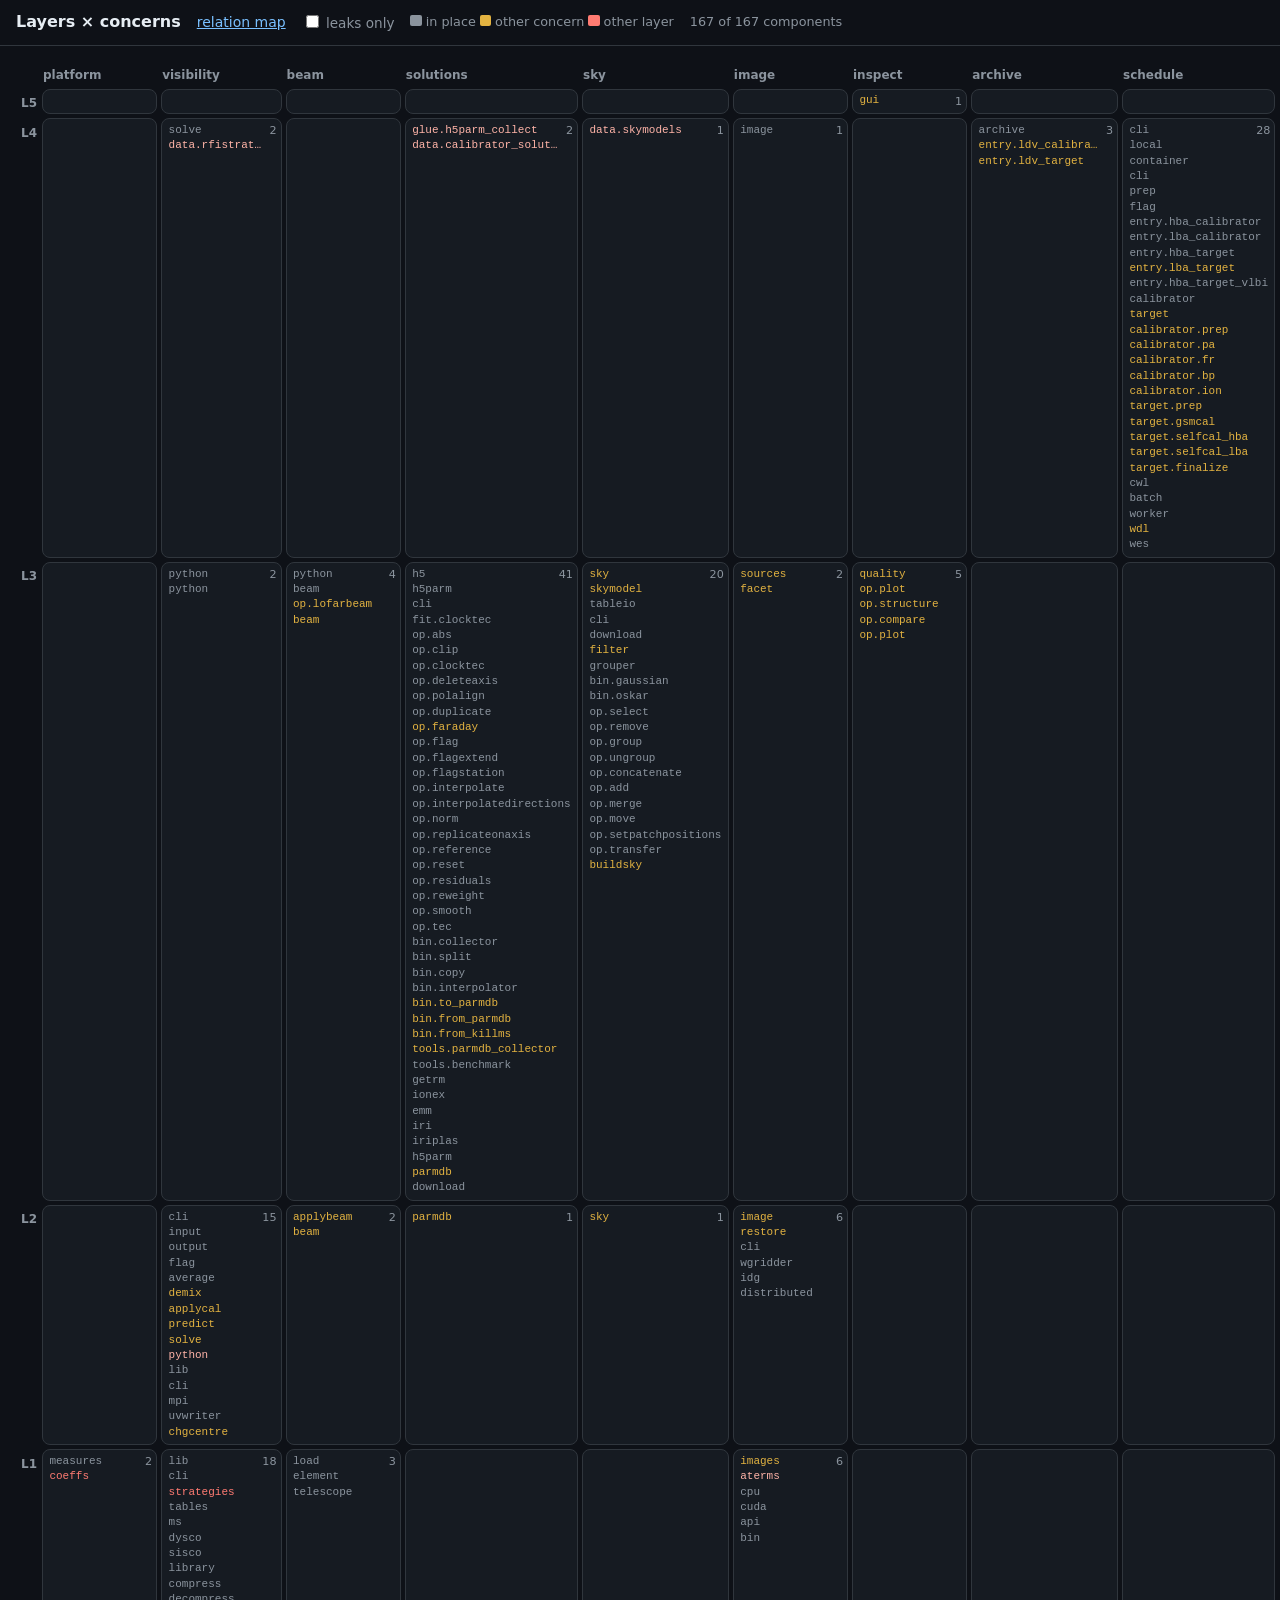
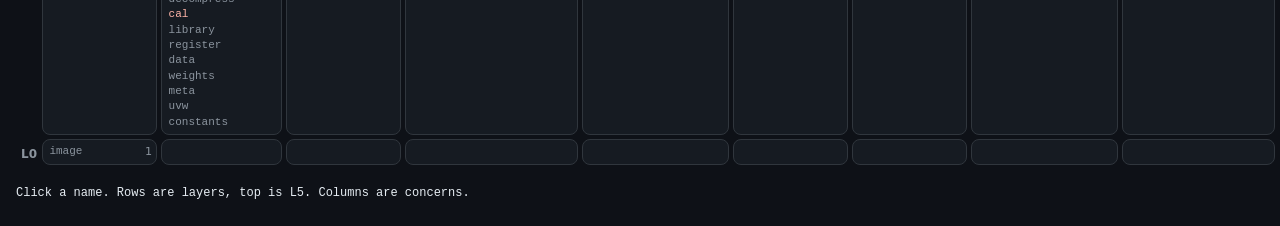
==== gaps.html @ 0d57f39c "Add the layer by concern grid from the gap matrices. Rows are layers. Columns are concerns. Amber is" ====
<!DOCTYPE html>
<html lang="en">
<head>
<meta charset="utf-8">
<meta name="viewport" content="width=device-width, initial-scale=1">
<title>Layers × concerns</title>
<style>
  :root {
    --bg:#0e1117; --panel:#161b22; --border:#30363d; --text:#e6edf3;
    --muted:#8b949e; --leak:#e3b341; --move:#ff7b72; --ok:#8b949e;
  }
  * { box-sizing: border-box; }
  body { margin:0; background:var(--bg); color:var(--text);
    font:14px/1.4 ui-sans-serif, system-ui, sans-serif; }
  header { padding:.7rem 1rem; border-bottom:1px solid var(--border);
    display:flex; flex-wrap:wrap; gap:.6rem 1rem; align-items:center; }
  h1 { font-size:1rem; margin:0; }
  a { color:#79c0ff; }
  label { color:var(--muted); font-size:.85rem; }
  .board { overflow:auto; padding:1rem; }
  table { border-collapse:separate; border-spacing:4px; min-width:1100px; }
  th, td { vertical-align:top; }
  th { color:var(--muted); font-weight:600; font-size:.75rem; text-align:left; }
  th.lay { width:2.4rem; text-align:right; padding-top:.4rem; }
  td.cell {
    background:var(--panel); border:1px solid var(--border); border-radius:8px;
    min-width:7.2rem; min-height:3.2rem; padding:.25rem;
  }
  .chip {
    display:block; font:11px/1.25 ui-monospace, monospace; color:var(--ok);
    padding:.05rem .15rem; white-space:nowrap; overflow:hidden; text-overflow:ellipsis;
    cursor:pointer; border-radius:3px;
  }
  .chip.leak { color:var(--leak); }
  .chip.move { color:var(--move); }
  .chip.both { color:#ffb4a8; }
  .n { float:right; color:var(--muted); font-size:.7rem; }
  #detail {
    margin:0 1rem 1.5rem; white-space:pre-wrap; word-break:break-word;
    font:12px/1.4 ui-monospace, monospace; color:var(--text);
  }
  .swatch { display:inline-block; width:.7rem; height:.7rem; border-radius:2px; margin-right:.25rem; }
</style>
</head>
<body>
<header>
  <h1>Layers × concerns</h1>
  <a href="index.html">relation map</a>
  <label><input id="leaks" type="checkbox"> leaks only</label>
  <span style="color:var(--muted);font-size:.8rem">
    <i class="swatch" style="background:#8b949e"></i>in place
    <i class="swatch" style="background:#e3b341"></i>other concern
    <i class="swatch" style="background:#ff7b72"></i>other layer
  </span>
  <span id="stats" style="color:var(--muted);font-size:.8rem"></span>
</header>
<div class="board"><table id="grid"></table></div>
<pre id="detail">Click a name. Rows are layers, top is L5. Columns are concerns.</pre>
<script>
const ROWS = [{"context": "aoflagger", "id": "aoflagger.lib", "clang": "cpp", "tlang": "cpp", "clay": "L1", "tlay": "L1", "concern": "visibility", "io": "ms, lua", "drift": "", "tags": [], "layer_move": false, "lang_move": false, "concern_leak": false}, {"context": "aoflagger", "id": "aoflagger.cli", "clang": "cpp", "tlang": "cpp", "clay": "L1", "tlay": "L1", "concern": "visibility", "io": "ms, lua", "drift": "", "tags": [], "layer_move": false, "lang_move": false, "concern_leak": false}, {"context": "aoflagger", "id": "aoflagger.gui", "clang": "cpp", "tlang": "cpp", "clay": "L5", "tlay": "L5", "concern": "inspect", "io": "ms, plot", "drift": "concern: rfigui and aoqplot inspect a Measurement Set. They are built only when ENABLE_GUI is on and GTKMM is found", "tags": ["concern", "rfigui", "aoqplot"], "layer_move": false, "lang_move": false, "concern_leak": true}, {"context": "aoflagger", "id": "aoflagger.quality", "clang": "cpp", "tlang": "cpp", "clay": "L3", "tlay": "L3", "concern": "inspect", "io": "ms, log", "drift": "concern: aoquality writes a summary, not flags", "tags": ["concern", "aoquality"], "layer_move": false, "lang_move": false, "concern_leak": true}, {"context": "aoflagger", "id": "aoflagger.strategies", "clang": "lua", "tlang": "data", "clay": "L1", "tlay": "L0", "concern": "visibility", "io": "lua", "drift": "layer. copy: this tree ships lofar-default.lua. LINC ships lofar-hba-wideband.lua and lofar-lba-wideband.lua and passes those into DP3", "tags": ["layer", "copy"], "layer_move": true, "lang_move": true, "concern_leak": false}, {"context": "aoflagger", "id": "aoflagger.python", "clang": "python", "tlang": "python", "clay": "L3", "tlay": "L3", "concern": "visibility", "io": "ms", "drift": "", "tags": [], "layer_move": false, "lang_move": false, "concern_leak": false}, {"context": "casacore", "id": "casacore.tables", "clang": "cpp", "tlang": "cpp", "clay": "L1", "tlay": "L1", "concern": "visibility", "io": "directory", "drift": "", "tags": [], "layer_move": false, "lang_move": false, "concern_leak": false}, {"context": "casacore", "id": "casacore.ms", "clang": "cpp", "tlang": "cpp", "clay": "L1", "tlay": "L1", "concern": "visibility", "io": "ms", "drift": "", "tags": [], "layer_move": false, "lang_move": false, "concern_leak": false}, {"context": "casacore", "id": "casacore.measures", "clang": "cpp", "tlang": "cpp", "clay": "L1", "tlay": "L1", "concern": "platform", "io": "directory", "drift": "state: if DATA_DIR has no ephemerides/ at build time, the path is supplied at run time. LINC's image downloads WSRT_Measures into the prefix", "tags": ["state"], "layer_move": false, "lang_move": false, "concern_leak": false}, {"context": "casacore", "id": "casacore.images", "clang": "cpp", "tlang": "cpp", "clay": "L1", "tlay": "L1", "concern": "image", "io": "fits", "drift": "concern: images and FITS sit in the same suite as the Measurement Set. WCSLIB 5.14 crashes casacore tests", "tags": ["concern"], "layer_move": false, "lang_move": false, "concern_leak": true}, {"context": "casacore", "id": "casacore.dysco", "clang": "cpp", "tlang": "cpp", "clay": "L1", "tlay": "L1", "concern": "visibility", "io": "ms", "drift": "copy: this is the Dysco storage manager, built into casacore by default", "tags": ["copy"], "layer_move": false, "lang_move": false, "concern_leak": false}, {"context": "casacore", "id": "casacore.sisco", "clang": "cpp", "tlang": "cpp", "clay": "L1", "tlay": "L1", "concern": "visibility", "io": "ms", "drift": "copy: a second compression storage manager, also on by default", "tags": ["copy"], "layer_move": false, "lang_move": false, "concern_leak": false}, {"context": "casacore", "id": "casacore.python", "clang": "python", "tlang": "python", "clay": "L3", "tlay": "L3", "concern": "visibility", "io": "ms", "drift": "copy: python-casacore is a separate project from these in-tree bindings. RMextract imports the older name pyrap.tables", "tags": ["copy"], "layer_move": false, "lang_move": false, "concern_leak": false}, {"context": "cwltool", "id": "cwltool.cli", "clang": "python", "tlang": "python", "clay": "L4", "tlay": "L4", "concern": "schedule", "io": "command, json", "drift": "", "tags": [], "layer_move": false, "lang_move": false, "concern_leak": false}, {"context": "cwltool", "id": "cwltool.local", "clang": "python", "tlang": "python", "clay": "L4", "tlay": "L4", "concern": "schedule", "io": "command, directory", "drift": "state: --no-container runs the step on the host PATH. --preserve-environment copies named variables from the caller. LINC's tests pass PATH, PYTHONPATH, and LINC_DATA_ROOT", "tags": ["state"], "layer_move": false, "lang_move": false, "concern_leak": false}, {"context": "cwltool", "id": "cwltool.container", "clang": "python", "tlang": "python", "clay": "L4", "tlay": "L4", "concern": "schedule", "io": "command", "drift": "copy: Docker, Singularity, Podman, and udocker are four ways to run the same step. The CWL document names a Docker image. The flag selects the runtime", "tags": ["copy"], "layer_move": false, "lang_move": false, "concern_leak": false}, {"context": "dp3", "id": "dp3.cli", "clang": "cpp", "tlang": "cpp", "clay": "L2", "tlay": "L2", "concern": "visibility", "io": "parset, ms, h5parm", "drift": "knot: one binary runs flag, average, demix, apply, predict, solve, and optional imaging. state: with no arguments the process loads DP3.parset, DPPP.parset, or NDPPP.parset from the working directory. pause_before_start reads stdin", "tags": ["knot", "state"], "layer_move": false, "lang_move": false, "concern_leak": false}, {"context": "dp3", "id": "dp3.input", "clang": "cpp", "tlang": "cpp", "clay": "L2", "tlay": "L2", "concern": "visibility", "io": "ms", "drift": "", "tags": [], "layer_move": false, "lang_move": false, "concern_leak": false}, {"context": "dp3", "id": "dp3.output", "clang": "cpp", "tlang": "cpp", "clay": "L2", "tlay": "L2", "concern": "visibility", "io": "ms", "drift": "state: an msout path equal to msin updates the input Measurement Set in place. contract: storagemanager=dysco names a plugin DP3 does not link", "tags": ["state", "msout", "msin", "contract"], "layer_move": false, "lang_move": false, "concern_leak": false}, {"context": "dp3", "id": "dp3.flag", "clang": "cpp", "tlang": "cpp", "clay": "L2", "tlay": "L2", "concern": "visibility", "io": "ms, lua", "drift": "knot: five flaggers. The aoflagger step is the one that calls ext.aoflagger", "tags": ["knot"], "layer_move": false, "lang_move": false, "concern_leak": false}, {"context": "dp3", "id": "dp3.average", "clang": "cpp", "tlang": "cpp", "clay": "L2", "tlay": "L2", "concern": "visibility", "io": "ms", "drift": "", "tags": [], "layer_move": false, "lang_move": false, "concern_leak": false}, {"context": "dp3", "id": "dp3.demix", "clang": "cpp", "tlang": "cpp", "clay": "L2", "tlay": "L2", "concern": "visibility", "io": "ms, skymodel", "drift": "concern: the sources it subtracts are a sky model", "tags": ["concern", "sky"], "layer_move": false, "lang_move": false, "concern_leak": true}, {"context": "dp3", "id": "dp3.applycal", "clang": "cpp", "tlang": "cpp", "clay": "L2", "tlay": "L2", "concern": "visibility", "io": "ms, h5parm, directory", "drift": "concern: it parses h5parm and ParmDB. The multiply into the visibilities is this engine", "tags": ["concern"], "layer_move": false, "lang_move": false, "concern_leak": true}, {"context": "dp3", "id": "dp3.applybeam", "clang": "cpp", "tlang": "cpp", "clay": "L2", "tlay": "L2", "concern": "beam", "io": "ms", "drift": "concern: the beam is EveryBeam. This step applies the result", "tags": ["concern"], "layer_move": false, "lang_move": false, "concern_leak": true}, {"context": "dp3", "id": "dp3.predict", "clang": "cpp", "tlang": "cpp", "clay": "L2", "tlay": "L2", "concern": "visibility", "io": "skymodel, h5parm, ms", "drift": "knot. concern: predict, IDG predict, Sagecal predict, and h5parm predict are separate engines behind one step list. Which of them exist depends on the build", "tags": ["knot", "concern"], "layer_move": false, "lang_move": false, "concern_leak": true}, {"context": "dp3", "id": "dp3.solve", "clang": "cpp", "tlang": "cpp", "clay": "L2", "tlay": "L2", "concern": "visibility", "io": "ms, skymodel, h5parm", "drift": "concern: ddecal writes the h5parm. The file layout is the solutions contract", "tags": ["concern", "ddecal", "solutions"], "layer_move": false, "lang_move": false, "concern_leak": true}, {"context": "dp3", "id": "dp3.image", "clang": "cpp", "tlang": "cpp", "clay": "L2", "tlay": "L2", "concern": "image", "io": "ms, fits", "drift": "concern: imaging is not the streaming engine. The image step is absent unless WSClean was found at build time", "tags": ["concern", "image"], "layer_move": false, "lang_move": false, "concern_leak": true}, {"context": "dp3", "id": "dp3.sky", "clang": "cpp", "tlang": "cpp", "clay": "L2", "tlay": "L2", "concern": "sky", "io": "skymodel", "drift": "concern: a sky-model reader lives in the visibility engine", "tags": ["concern"], "layer_move": false, "lang_move": false, "concern_leak": true}, {"context": "dp3", "id": "dp3.parmdb", "clang": "cpp", "tlang": "cpp", "clay": "L2", "tlay": "L2", "concern": "solutions", "io": "directory", "drift": "concern: ParmDB is a second solution format beside h5parm", "tags": ["concern"], "layer_move": false, "lang_move": false, "concern_leak": true}, {"context": "dp3", "id": "dp3.python", "clang": "cpp", "tlang": "python", "clay": "L2", "tlay": "L3", "concern": "visibility", "io": "ms", "drift": "language. concern: a user Python class becomes a step in the C++ chain", "tags": ["language", "concern"], "layer_move": true, "lang_move": true, "concern_leak": true}, {"context": "dysco", "id": "dysco.library", "clang": "cpp", "tlang": "cpp", "clay": "L1", "tlay": "L1", "concern": "visibility", "io": "ms", "drift": "copy: casacore vendors the same storage manager and builds it by default. state: the .so is found through the dynamic linker, as with LofarStMan", "tags": ["copy", "state"], "layer_move": false, "lang_move": false, "concern_leak": false}, {"context": "dysco", "id": "dysco.compress", "clang": "cpp", "tlang": "cpp", "clay": "L1", "tlay": "L1", "concern": "visibility", "io": "ms", "drift": "", "tags": [], "layer_move": false, "lang_move": false, "concern_leak": false}, {"context": "dysco", "id": "dysco.decompress", "clang": "cpp", "tlang": "cpp", "clay": "L1", "tlay": "L1", "concern": "visibility", "io": "ms", "drift": "", "tags": [], "layer_move": false, "lang_move": false, "concern_leak": false}, {"context": "everybeam", "id": "everybeam.load", "clang": "cpp", "tlang": "cpp", "clay": "L1", "tlay": "L1", "concern": "beam", "io": "ms", "drift": "state: a Measurement Set whose TELESCOPE_NAME is CARMA is treated as DSA-110", "tags": ["state"], "layer_move": false, "lang_move": false, "concern_leak": false}, {"context": "everybeam", "id": "everybeam.element", "clang": "cpp", "tlang": "cpp", "clay": "L1", "tlay": "L1", "concern": "beam", "io": "directory", "drift": "state: LOBES falls back to Hamaker when a station coefficient file is missing, and further warnings are suppressed", "tags": ["state"], "layer_move": false, "lang_move": false, "concern_leak": false}, {"context": "everybeam", "id": "everybeam.telescope", "clang": "cpp", "tlang": "cpp", "clay": "L1", "tlay": "L1", "concern": "beam", "io": "ms", "drift": "", "tags": [], "layer_move": false, "lang_move": false, "concern_leak": false}, {"context": "everybeam", "id": "everybeam.coeffs", "clang": "data", "tlang": "data", "clay": "L1", "tlay": "L0", "concern": "platform", "io": "directory", "drift": "layer. contract: Hamaker is shipped as .coeff and as HDF5. state: GetDataDirectory checks a compiled path, then EVERYBEAM_DATADIR, then CONDA_PREFIX, then VIRTUAL_ENV", "tags": ["layer", "contract", "state"], "layer_move": true, "lang_move": false, "concern_leak": false}, {"context": "everybeam", "id": "everybeam.python", "clang": "python", "tlang": "python", "clay": "L3", "tlay": "L3", "concern": "beam", "io": "ms", "drift": "", "tags": [], "layer_move": false, "lang_move": false, "concern_leak": false}, {"context": "everybeam", "id": "everybeam.aterms", "clang": "cpp", "tlang": "cpp", "clay": "L1", "tlay": "L2", "concern": "image", "io": "ms, fits", "drift": "layer. concern: an image-plane kernel and a FITS screen reader live in the beam library", "tags": ["layer", "concern"], "layer_move": true, "lang_move": false, "concern_leak": true}, {"context": "facetselfcal", "id": "facetselfcal.cli", "clang": "python", "tlang": "cwl", "clay": "L4", "tlay": "L4", "concern": "schedule", "io": "ms, fits, h5parm, parset", "drift": "language: the cycle is a Python driver, not a workflow document. knot: prepare, flag, image, find, solve, merge, and archive are one file. state: shell=True, copies into the working directory, and full_config.txt", "tags": ["language", "knot", "state"], "layer_move": false, "lang_move": true, "concern_leak": false}, {"context": "facetselfcal", "id": "facetselfcal.prep", "clang": "python", "tlang": "cwl", "clay": "L4", "tlay": "L4", "concern": "schedule", "io": "ms, parset", "drift": "knot: taql edits, DP3 average and phase-up, and telescope-specific fixes. state: Dysco is switched off for stacking and for CASA setjy", "tags": ["knot", "state", "setjy"], "layer_move": false, "lang_move": true, "concern_leak": false}, {"context": "facetselfcal", "id": "facetselfcal.flag", "clang": "python", "tlang": "cwl", "clay": "L4", "tlay": "L4", "concern": "schedule", "io": "ms, lua", "drift": "state: a strategy name is resolved inside the package and copied to tmp. in the working directory", "tags": ["state"], "layer_move": false, "lang_move": true, "concern_leak": false}, {"context": "facetselfcal", "id": "facetselfcal.image", "clang": "python", "tlang": "cwl", "clay": "L4", "tlay": "L4", "concern": "image", "io": "ms, fits, h5parm", "drift": "contract: facet solutions are applied by name (amplitude000,phase000) inside the WSClean command line", "tags": ["contract"], "layer_move": false, "lang_move": true, "concern_leak": false}, {"context": "facetselfcal", "id": "facetselfcal.sources", "clang": "python", "tlang": "python", "clay": "L3", "tlay": "L3", "concern": "image", "io": "fits, skymodel", "drift": "concern: PyBDSF finds the sources. The direction file is input to the next solve", "tags": ["concern"], "layer_move": false, "lang_move": false, "concern_leak": true}, {"context": "facetselfcal", "id": "facetselfcal.solve", "clang": "python", "tlang": "cwl", "clay": "L4", "tlay": "L4", "concern": "visibility", "io": "ms, parset, h5parm", "drift": "contract: the DP3 parset is a string built in the driver. The direction file names the solution type per cycle", "tags": ["contract"], "layer_move": false, "lang_move": true, "concern_leak": false}, {"context": "facetselfcal", "id": "facetselfcal.h5", "clang": "python", "tlang": "python", "clay": "L3", "tlay": "L3", "concern": "solutions", "io": "h5parm", "drift": "state: input h5parms are copied into the working directory. PyTables opens them in append mode beside losoto.h5parm. contract: soltab names such as phase000 are rewritten here", "tags": ["state", "contract"], "layer_move": false, "lang_move": false, "concern_leak": false}, {"context": "facetselfcal", "id": "facetselfcal.beam", "clang": "python", "tlang": "python", "clay": "L3", "tlay": "L3", "concern": "beam", "io": "ms, h5parm", "drift": "copy: stationresponse is the default and everybeam is the other implementation. The default import is lofar.stationresponse, which is not in this tree", "tags": ["copy", "stationresponse", "everybeam"], "layer_move": false, "lang_move": false, "concern_leak": false}, {"context": "facetselfcal", "id": "facetselfcal.sky", "clang": "python", "tlang": "python", "clay": "L3", "tlay": "L3", "concern": "sky", "io": "ms, skymodel, fits", "drift": "concern: GSM download, BBS models, and MeerKAT WSClean text are three writers of a sky model", "tags": ["concern"], "layer_move": false, "lang_move": false, "concern_leak": true}, {"context": "facetselfcal", "id": "facetselfcal.archive", "clang": "python", "tlang": "cwl", "clay": "L4", "tlay": "L4", "concern": "archive", "io": "ms, fits, h5parm, directory", "drift": "boundary: the tarball is a site product packed inside the science run", "tags": ["boundary"], "layer_move": false, "lang_move": true, "concern_leak": false}, {"context": "idg", "id": "idg.cpu", "clang": "cpp", "tlang": "cpp", "clay": "L1", "tlay": "L1", "concern": "image", "io": "ms, fits", "drift": "", "tags": [], "layer_move": false, "lang_move": false, "concern_leak": false}, {"context": "idg", "id": "idg.cuda", "clang": "cpp", "tlang": "cpp", "clay": "L1", "tlay": "L1", "concern": "image", "io": "ms, fits", "drift": "copy: a second kernel of the same gridder. BUILD_LIB_CUDA defaults to off. When both CPU and CUDA are on, the build also exports idg-hybrid-cuda", "tags": ["copy"], "layer_move": false, "lang_move": false, "concern_leak": false}, {"context": "idg", "id": "idg.api", "clang": "cpp", "tlang": "cpp", "clay": "L1", "tlay": "L1", "concern": "image", "io": "ms, fits", "drift": "", "tags": [], "layer_move": false, "lang_move": false, "concern_leak": false}, {"context": "idg", "id": "idg.cal", "clang": "cpp", "tlang": "cpp", "clay": "L1", "tlay": "L2", "concern": "visibility", "io": "ms", "drift": "layer. concern: idg-cal solves, beside the gridder", "tags": ["layer", "concern"], "layer_move": true, "lang_move": false, "concern_leak": true}, {"context": "idg", "id": "idg.bin", "clang": "cpp", "tlang": "cpp", "clay": "L1", "tlay": "L1", "concern": "image", "io": "ms, fits", "drift": "boundary: examples, and a Python binding that is off unless BUILD_WITH_PYTHON is set. MPI is off unless BUILD_WITH_MPI is set", "tags": ["boundary"], "layer_move": false, "lang_move": false, "concern_leak": false}, {"context": "linc", "id": "linc.entry.hba_calibrator", "clang": "cwl", "tlang": "cwl", "clay": "L4", "tlay": "L4", "concern": "schedule", "io": "command, ms", "drift": "copy: the calibrator input list exists to set HBA defaults", "tags": ["copy"], "layer_move": false, "lang_move": false, "concern_leak": false}, {"context": "linc", "id": "linc.entry.lba_calibrator", "clang": "cwl", "tlang": "cwl", "clay": "L4", "tlay": "L4", "concern": "schedule", "io": "command, ms", "drift": "copy: same graph, LBA defaults", "tags": ["copy"], "layer_move": false, "lang_move": false, "concern_leak": false}, {"context": "linc", "id": "linc.entry.hba_target", "clang": "cwl", "tlang": "cwl", "clay": "L4", "tlay": "L4", "concern": "schedule", "io": "command, ms, h5parm", "drift": "copy: the target input list exists to set HBA defaults", "tags": ["copy"], "layer_move": false, "lang_move": false, "concern_leak": false}, {"context": "linc", "id": "linc.entry.lba_target", "clang": "cwl", "tlang": "cwl", "clay": "L4", "tlay": "L4", "concern": "schedule", "io": "command, ms, h5parm", "drift": "copy. knot. concern: the defaults turn on LBA selfcal, so this entry also runs image and solutions", "tags": ["copy", "knot", "concern", "image", "solutions"], "layer_move": false, "lang_move": false, "concern_leak": true}, {"context": "linc", "id": "linc.entry.hba_target_vlbi", "clang": "cwl", "tlang": "cwl", "clay": "L4", "tlay": "L4", "concern": "schedule", "io": "command, ms, h5parm", "drift": "copy: HBA target with output_fullres_data defaulting on", "tags": ["copy"], "layer_move": false, "lang_move": false, "concern_leak": false}, {"context": "linc", "id": "linc.entry.ldv_calibrator", "clang": "cwl", "tlang": "cwl", "clay": "L4", "tlay": "L4", "concern": "archive", "io": "directory", "drift": "boundary. concern: fetch, compress, and ingest live in the scheduling repo", "tags": ["boundary", "concern"], "layer_move": false, "lang_move": false, "concern_leak": true}, {"context": "linc", "id": "linc.entry.ldv_target", "clang": "cwl", "tlang": "cwl", "clay": "L4", "tlay": "L4", "concern": "archive", "io": "directory, h5parm", "drift": "boundary. concern: same archive shell", "tags": ["boundary", "concern"], "layer_move": false, "lang_move": false, "concern_leak": true}, {"context": "linc", "id": "linc.calibrator", "clang": "cwl", "tlang": "cwl", "clay": "L4", "tlay": "L4", "concern": "schedule", "io": "ms, h5parm", "drift": "", "tags": [], "layer_move": false, "lang_move": false, "concern_leak": false}, {"context": "linc", "id": "linc.target", "clang": "cwl", "tlang": "cwl", "clay": "L4", "tlay": "L4", "concern": "schedule", "io": "ms, h5parm", "drift": "knot. concern: direction-independent phase, selfcal imaging, and diagnostics are one workflow", "tags": ["knot", "concern"], "layer_move": false, "lang_move": false, "concern_leak": true}, {"context": "linc", "id": "linc.calibrator.prep", "clang": "cwl", "tlang": "cwl", "clay": "L4", "tlay": "L4", "concern": "schedule", "io": "ms, parset, skymodel, lua", "drift": "knot: flag, demix, average, and a skymodel pick. contract: those jobs are a generated DP3 parset. concern: the work is visibility and sky", "tags": ["knot", "contract", "concern", "visibility", "sky"], "layer_move": false, "lang_move": false, "concern_leak": true}, {"context": "linc", "id": "linc.calibrator.pa", "clang": "cwl", "tlang": "cwl", "clay": "L4", "tlay": "L4", "concern": "schedule", "io": "h5parm, ms, parset", "drift": "copy: same motif as Faraday, bandpass, and clock. contract: soltab names. concern: the edit is solutions, the solve is visibility", "tags": ["copy", "contract", "concern", "solutions", "visibility"], "layer_move": false, "lang_move": false, "concern_leak": true}, {"context": "linc", "id": "linc.calibrator.fr", "clang": "cwl", "tlang": "cwl", "clay": "L4", "tlay": "L4", "concern": "schedule", "io": "h5parm, ms, parset", "drift": "copy. contract. concern: same split as polarization alignment", "tags": ["copy", "contract", "concern"], "layer_move": false, "lang_move": false, "concern_leak": true}, {"context": "linc", "id": "linc.calibrator.bp", "clang": "cwl", "tlang": "cwl", "clay": "L4", "tlay": "L4", "concern": "schedule", "io": "h5parm, ms, parset", "drift": "copy. contract. concern. state: amplitude transfer defaults to $LINC_DATA_ROOT/solutions/3C48.h5", "tags": ["copy", "contract", "concern", "state"], "layer_move": false, "lang_move": false, "concern_leak": true}, {"context": "linc", "id": "linc.calibrator.ion", "clang": "cwl", "tlang": "cwl", "clay": "L4", "tlay": "L4", "concern": "schedule", "io": "h5parm, parset", "drift": "copy. contract: clock and TEC soltabs are LoSoTo names. concern: the split is solutions", "tags": ["copy", "contract", "concern", "solutions"], "layer_move": false, "lang_move": false, "concern_leak": true}, {"context": "linc", "id": "linc.target.prep", "clang": "cwl", "tlang": "cwl", "clay": "L4", "tlay": "L4", "concern": "schedule", "io": "h5parm, ms, parset, skymodel", "drift": "knot: apply, optional demix, RM, skymodel. contract: DP3 parset and spinifex rotation000. concern: visibility, beam, solutions, and sky in one stage", "tags": ["knot", "contract", "concern", "visibility", "beam", "solutions", "sky"], "layer_move": false, "lang_move": false, "concern_leak": true}, {"context": "linc", "id": "linc.target.gsmcal", "clang": "cwl", "tlang": "cwl", "clay": "L4", "tlay": "L4", "concern": "schedule", "io": "h5parm, ms, parset, skymodel", "drift": "knot. concern: the phase solve is visibility; dispatching both selfcals pulls in image", "tags": ["knot", "concern", "visibility", "image"], "layer_move": false, "lang_move": false, "concern_leak": true}, {"context": "linc", "id": "linc.target.selfcal_hba", "clang": "cwl", "tlang": "cwl", "clay": "L4", "tlay": "L4", "concern": "schedule", "io": "h5parm, ms, fits", "drift": "knot. concern: imaging belongs to image (ext.wsclean)", "tags": ["knot", "concern", "image"], "layer_move": false, "lang_move": false, "concern_leak": true}, {"context": "linc", "id": "linc.target.selfcal_lba", "clang": "cwl", "tlang": "cwl", "clay": "L4", "tlay": "L4", "concern": "schedule", "io": "h5parm, ms, fits, skymodel", "drift": "knot. concern: TEC, amplitude, subtract, mask, and images. Overlaps LiLF", "tags": ["knot", "concern"], "layer_move": false, "lang_move": false, "concern_leak": true}, {"context": "linc", "id": "linc.target.finalize", "clang": "cwl", "tlang": "cwl", "clay": "L4", "tlay": "L4", "concern": "schedule", "io": "ms, h5parm, fits, plot", "drift": "knot. concern: plots and the summary are inspect. state: those products are written inside the reduction, not as a later read", "tags": ["knot", "concern", "inspect", "state"], "layer_move": false, "lang_move": false, "concern_leak": true}, {"context": "linc", "id": "linc.glue.h5parm_collect", "clang": "cwl", "tlang": "python", "clay": "L4", "tlay": "L3", "concern": "solutions", "io": "h5parm", "drift": "layer. concern: the merge is LoSoTo's script, wrapped as a workflow step. contract: LINC calls it by bare name", "tags": ["layer", "concern", "contract"], "layer_move": true, "lang_move": true, "concern_leak": true}, {"context": "linc", "id": "linc.data.skymodels", "clang": "data", "tlang": "data", "clay": "L4", "tlay": "L0", "concern": "sky", "io": "skymodel", "drift": "layer. concern: sky lists ship in the scheduling tree. state: steps resolve them through LINC_DATA_ROOT", "tags": ["layer", "concern", "state"], "layer_move": true, "lang_move": false, "concern_leak": true}, {"context": "linc", "id": "linc.data.rfistrategy", "clang": "lua", "tlang": "data", "clay": "L4", "tlay": "L0", "concern": "visibility", "io": "lua", "drift": "language. concern: flagger strategies ship in the scheduling tree. state: same LINC_DATA_ROOT lookup", "tags": ["language", "concern", "state"], "layer_move": true, "lang_move": true, "concern_leak": true}, {"context": "linc", "id": "linc.data.calibrator_solution", "clang": "data", "tlang": "data", "clay": "L4", "tlay": "L0", "concern": "solutions", "io": "h5parm", "drift": "layer. concern: an h5parm is vendored in the workflow. state: the transfer step has that path as a default", "tags": ["layer", "concern", "state"], "layer_move": true, "lang_move": false, "concern_leak": true}, {"context": "linc", "id": "linc.image", "clang": "shell", "tlang": "data", "clay": "L0", "tlay": "L0", "concern": "platform", "io": "command, directory", "drift": "boundary. knot: one Dockerfile compiles the engines. state: Measures are downloaded into the image at build", "tags": ["boundary", "knot", "state"], "layer_move": false, "lang_move": true, "concern_leak": false}, {"context": "lofarstman", "id": "lofarstman.library", "clang": "cpp", "tlang": "cpp", "clay": "L1", "tlay": "L1", "concern": "visibility", "io": "ms", "drift": "", "tags": [], "layer_move": false, "lang_move": false, "concern_leak": false}, {"context": "lofarstman", "id": "lofarstman.register", "clang": "cpp", "tlang": "cpp", "clay": "L1", "tlay": "L1", "concern": "visibility", "io": "command", "drift": "state: the table stores the type name LofarStMan. The .so is found through the dynamic linker, which the README tells the user to set with LD_LIBRARY_PATH", "tags": ["state"], "layer_move": false, "lang_move": false, "concern_leak": false}, {"context": "lofarstman", "id": "lofarstman.data", "clang": "cpp", "tlang": "cpp", "clay": "L1", "tlay": "L1", "concern": "visibility", "io": "ms", "drift": "", "tags": [], "layer_move": false, "lang_move": false, "concern_leak": false}, {"context": "lofarstman", "id": "lofarstman.weights", "clang": "cpp", "tlang": "cpp", "clay": "L1", "tlay": "L1", "concern": "visibility", "io": "ms", "drift": "", "tags": [], "layer_move": false, "lang_move": false, "concern_leak": false}, {"context": "lofarstman", "id": "lofarstman.meta", "clang": "cpp", "tlang": "cpp", "clay": "L1", "tlay": "L1", "concern": "visibility", "io": "ms", "drift": "", "tags": [], "layer_move": false, "lang_move": false, "concern_leak": false}, {"context": "lofarstman", "id": "lofarstman.uvw", "clang": "cpp", "tlang": "cpp", "clay": "L1", "tlay": "L1", "concern": "visibility", "io": "ms", "drift": "contract: UVW is not in the raw file. UvwColumn computes it from antenna positions and the phase direction when that calculation is possible", "tags": ["contract"], "layer_move": false, "lang_move": false, "concern_leak": false}, {"context": "lofarstman", "id": "lofarstman.constants", "clang": "cpp", "tlang": "cpp", "clay": "L1", "tlay": "L1", "concern": "visibility", "io": "ms", "drift": "contract: FLAG_ROW is always false, and any other scalar column is always zero. Those values are not in the data file", "tags": ["contract"], "layer_move": false, "lang_move": false, "concern_leak": false}, {"context": "losoto", "id": "losoto.h5parm", "clang": "python", "tlang": "python", "clay": "L3", "tlay": "L3", "concern": "solutions", "io": "h5parm", "drift": "contract: the layout is the library, not a versioned schema beside it", "tags": ["contract"], "layer_move": false, "lang_move": false, "concern_leak": false}, {"context": "losoto", "id": "losoto.cli", "clang": "python", "tlang": "python", "clay": "L3", "tlay": "L3", "concern": "solutions", "io": "h5parm, parset", "drift": "state: the command opens the input h5parm read-write and mutates it. The parset does not name an output path", "tags": ["state"], "layer_move": false, "lang_move": false, "concern_leak": false}, {"context": "losoto", "id": "losoto.fit.clocktec", "clang": "python", "tlang": "python", "clay": "L3", "tlay": "L3", "concern": "solutions", "io": "in-process", "drift": "boundary: optional imports of lofar.expion and casacore.tables, outside the declared stack", "tags": ["boundary"], "layer_move": false, "lang_move": false, "concern_leak": false}, {"context": "losoto", "id": "losoto.op.abs", "clang": "python", "tlang": "python", "clay": "L3", "tlay": "L3", "concern": "solutions", "io": "h5parm, parset", "drift": "", "tags": [], "layer_move": false, "lang_move": false, "concern_leak": false}, {"context": "losoto", "id": "losoto.op.clip", "clang": "python", "tlang": "python", "clay": "L3", "tlay": "L3", "concern": "solutions", "io": "h5parm, parset", "drift": "", "tags": [], "layer_move": false, "lang_move": false, "concern_leak": false}, {"context": "losoto", "id": "losoto.op.clocktec", "clang": "python", "tlang": "python", "clay": "L3", "tlay": "L3", "concern": "solutions", "io": "h5parm, parset", "drift": "contract: default soltabs clock000, tec000, phase_offset000, tec3rd000. LINC already uses the clock and TEC names", "tags": ["contract"], "layer_move": false, "lang_move": false, "concern_leak": false}, {"context": "losoto", "id": "losoto.op.deleteaxis", "clang": "python", "tlang": "python", "clay": "L3", "tlay": "L3", "concern": "solutions", "io": "h5parm, parset", "drift": "", "tags": [], "layer_move": false, "lang_move": false, "concern_leak": false}, {"context": "losoto", "id": "losoto.op.polalign", "clang": "python", "tlang": "python", "clay": "L3", "tlay": "L3", "concern": "solutions", "io": "h5parm, parset", "drift": "contract: default output soltab phasediff", "tags": ["contract", "phasediff"], "layer_move": false, "lang_move": false, "concern_leak": false}, {"context": "losoto", "id": "losoto.op.duplicate", "clang": "python", "tlang": "python", "clay": "L3", "tlay": "L3", "concern": "solutions", "io": "h5parm, parset", "drift": "", "tags": [], "layer_move": false, "lang_move": false, "concern_leak": false}, {"context": "losoto", "id": "losoto.op.faraday", "clang": "python", "tlang": "python", "clay": "L3", "tlay": "L3", "concern": "solutions", "io": "h5parm, parset", "drift": "contract. concern: default rotationmeasure000, while LINC's spinifex step writes rotation000", "tags": ["contract", "concern"], "layer_move": false, "lang_move": false, "concern_leak": true}, {"context": "losoto", "id": "losoto.op.flag", "clang": "python", "tlang": "python", "clay": "L3", "tlay": "L3", "concern": "solutions", "io": "h5parm, parset", "drift": "", "tags": [], "layer_move": false, "lang_move": false, "concern_leak": false}, {"context": "losoto", "id": "losoto.op.flagextend", "clang": "python", "tlang": "python", "clay": "L3", "tlay": "L3", "concern": "solutions", "io": "h5parm, parset", "drift": "", "tags": [], "layer_move": false, "lang_move": false, "concern_leak": false}, {"context": "losoto", "id": "losoto.op.flagstation", "clang": "python", "tlang": "python", "clay": "L3", "tlay": "L3", "concern": "solutions", "io": "h5parm, parset", "drift": "", "tags": [], "layer_move": false, "lang_move": false, "concern_leak": false}, {"context": "losoto", "id": "losoto.op.interpolate", "clang": "python", "tlang": "python", "clay": "L3", "tlay": "L3", "concern": "solutions", "io": "h5parm, parset", "drift": "", "tags": [], "layer_move": false, "lang_move": false, "concern_leak": false}, {"context": "losoto", "id": "losoto.op.interpolatedirections", "clang": "python", "tlang": "python", "clay": "L3", "tlay": "L3", "concern": "solutions", "io": "h5parm, parset", "drift": "", "tags": [], "layer_move": false, "lang_move": false, "concern_leak": false}, {"context": "losoto", "id": "losoto.op.lofarbeam", "clang": "python", "tlang": "python", "clay": "L3", "tlay": "L3", "concern": "beam", "io": "ms, h5parm, parset", "drift": "layer. knot. concern: EveryBeam and a Measurement Set are required to fill a soltab. EveryBeam is not a declared dependency", "tags": ["layer", "knot", "concern"], "layer_move": false, "lang_move": false, "concern_leak": true}, {"context": "losoto", "id": "losoto.op.norm", "clang": "python", "tlang": "python", "clay": "L3", "tlay": "L3", "concern": "solutions", "io": "h5parm, parset", "drift": "", "tags": [], "layer_move": false, "lang_move": false, "concern_leak": false}, {"context": "losoto", "id": "losoto.op.plot", "clang": "python", "tlang": "python", "clay": "L3", "tlay": "L3", "concern": "inspect", "io": "h5parm, plot, parset", "drift": "concern. state: figures are written from the solutions parset, beside the h5parm, with no named output contract", "tags": ["concern", "state"], "layer_move": false, "lang_move": false, "concern_leak": true}, {"context": "losoto", "id": "losoto.op.replicateonaxis", "clang": "python", "tlang": "python", "clay": "L3", "tlay": "L3", "concern": "solutions", "io": "h5parm, parset", "drift": "", "tags": [], "layer_move": false, "lang_move": false, "concern_leak": false}, {"context": "losoto", "id": "losoto.op.reference", "clang": "python", "tlang": "python", "clay": "L3", "tlay": "L3", "concern": "solutions", "io": "h5parm, parset", "drift": "", "tags": [], "layer_move": false, "lang_move": false, "concern_leak": false}, {"context": "losoto", "id": "losoto.op.reset", "clang": "python", "tlang": "python", "clay": "L3", "tlay": "L3", "concern": "solutions", "io": "h5parm, parset", "drift": "", "tags": [], "layer_move": false, "lang_move": false, "concern_leak": false}, {"context": "losoto", "id": "losoto.op.residuals", "clang": "python", "tlang": "python", "clay": "L3", "tlay": "L3", "concern": "solutions", "io": "h5parm, parset", "drift": "", "tags": [], "layer_move": false, "lang_move": false, "concern_leak": false}, {"context": "losoto", "id": "losoto.op.reweight", "clang": "python", "tlang": "python", "clay": "L3", "tlay": "L3", "concern": "solutions", "io": "h5parm, parset", "drift": "", "tags": [], "layer_move": false, "lang_move": false, "concern_leak": false}, {"context": "losoto", "id": "losoto.op.smooth", "clang": "python", "tlang": "python", "clay": "L3", "tlay": "L3", "concern": "solutions", "io": "h5parm, parset", "drift": "", "tags": [], "layer_move": false, "lang_move": false, "concern_leak": false}, {"context": "losoto", "id": "losoto.op.structure", "clang": "python", "tlang": "python", "clay": "L3", "tlay": "L3", "concern": "inspect", "io": "h5parm, parset", "drift": "concern: a diagnostic lives in the solutions package", "tags": ["concern"], "layer_move": false, "lang_move": false, "concern_leak": true}, {"context": "losoto", "id": "losoto.op.tec", "clang": "python", "tlang": "python", "clay": "L3", "tlay": "L3", "concern": "solutions", "io": "h5parm, parset", "drift": "", "tags": [], "layer_move": false, "lang_move": false, "concern_leak": false}, {"context": "losoto", "id": "losoto.bin.collector", "clang": "python", "tlang": "python", "clay": "L3", "tlay": "L3", "concern": "solutions", "io": "h5parm", "drift": "", "tags": [], "layer_move": false, "lang_move": false, "concern_leak": false}, {"context": "losoto", "id": "losoto.bin.split", "clang": "python", "tlang": "python", "clay": "L3", "tlay": "L3", "concern": "solutions", "io": "h5parm", "drift": "", "tags": [], "layer_move": false, "lang_move": false, "concern_leak": false}, {"context": "losoto", "id": "losoto.bin.copy", "clang": "python", "tlang": "python", "clay": "L3", "tlay": "L3", "concern": "solutions", "io": "h5parm", "drift": "", "tags": [], "layer_move": false, "lang_move": false, "concern_leak": false}, {"context": "losoto", "id": "losoto.bin.interpolator", "clang": "python", "tlang": "python", "clay": "L3", "tlay": "L3", "concern": "solutions", "io": "h5parm", "drift": "", "tags": [], "layer_move": false, "lang_move": false, "concern_leak": false}, {"context": "losoto", "id": "losoto.bin.to_parmdb", "clang": "python", "tlang": "python", "clay": "L3", "tlay": "L3", "concern": "solutions", "io": "h5parm, directory", "drift": "boundary. concern: writes parmdb, a second solutions format, through undeclared lofar.parmdb", "tags": ["boundary", "concern"], "layer_move": false, "lang_move": false, "concern_leak": true}, {"context": "losoto", "id": "losoto.bin.from_parmdb", "clang": "python", "tlang": "python", "clay": "L3", "tlay": "L3", "concern": "solutions", "io": "directory, h5parm", "drift": "boundary. concern: reads parmdb and globaldb. Not the losoto command", "tags": ["boundary", "concern", "losoto"], "layer_move": false, "lang_move": false, "concern_leak": true}, {"context": "losoto", "id": "losoto.bin.from_killms", "clang": "python", "tlang": "python", "clay": "L3", "tlay": "L3", "concern": "solutions", "io": "directory, h5parm", "drift": "boundary. concern: reads a killMS pickle. killMS is not a dependency and is not cloned here", "tags": ["boundary", "concern"], "layer_move": false, "lang_move": false, "concern_leak": true}, {"context": "losoto", "id": "losoto.tools.parmdb_collector", "clang": "python", "tlang": "python", "clay": "L3", "tlay": "L3", "concern": "solutions", "io": "parset, directory", "drift": "boundary. concern: not installed. It is the only importer of declared lofar-parameterset", "tags": ["boundary", "concern"], "layer_move": false, "lang_move": false, "concern_leak": true}, {"context": "losoto", "id": "losoto.tools.benchmark", "clang": "python", "tlang": "python", "clay": "L3", "tlay": "L3", "concern": "solutions", "io": "h5parm, directory", "drift": "boundary: not installed. Times h5parm against lofar.parmdb", "tags": ["boundary"], "layer_move": false, "lang_move": false, "concern_leak": false}, {"context": "lsmtool", "id": "lsmtool.skymodel", "clang": "python", "tlang": "python", "clay": "L3", "tlay": "L3", "concern": "sky", "io": "skymodel, ms", "drift": "state: a survey name in place of a path runs a cone search inside the constructor. concern: beamMS adds attenuated fluxes in the same object", "tags": ["state", "concern"], "layer_move": false, "lang_move": false, "concern_leak": true}, {"context": "lsmtool", "id": "lsmtool.tableio", "clang": "python", "tlang": "python", "clay": "L3", "tlay": "L3", "concern": "sky", "io": "skymodel", "drift": "contract: makesourcedb is the suite edge. ds9, kvis, FITS, and VOTable are further writers in the same module", "tags": ["contract"], "layer_move": false, "lang_move": false, "concern_leak": false}, {"context": "lsmtool", "id": "lsmtool.cli", "clang": "python", "tlang": "python", "clay": "L3", "tlay": "L3", "concern": "sky", "io": "skymodel, parset, ms", "drift": "", "tags": [], "layer_move": false, "lang_move": false, "concern_leak": false}, {"context": "lsmtool", "id": "lsmtool.download", "clang": "python", "tlang": "python", "clay": "L3", "tlay": "L3", "concern": "sky", "io": "skymodel", "drift": "", "tags": [], "layer_move": false, "lang_move": false, "concern_leak": false}, {"context": "lsmtool", "id": "lsmtool.beam", "clang": "python", "tlang": "python", "clay": "L3", "tlay": "L3", "concern": "beam", "io": "ms, skymodel", "drift": "concern: flux attenuation is EveryBeam plus casacore, stored as a column on the sky model", "tags": ["concern"], "layer_move": false, "lang_move": false, "concern_leak": true}, {"context": "lsmtool", "id": "lsmtool.facet", "clang": "python", "tlang": "python", "clay": "L3", "tlay": "L3", "concern": "image", "io": "skymodel", "drift": "concern: the product is a facet tessellation and a ds9 region, built from patches", "tags": ["concern"], "layer_move": false, "lang_move": false, "concern_leak": true}, {"context": "lsmtool", "id": "lsmtool.filter", "clang": "python", "tlang": "python", "clay": "L3", "tlay": "L3", "concern": "sky", "io": "fits, skymodel, ms", "drift": "knot. concern: source finding on a FITS image and a beam-corrected sky model are one function", "tags": ["knot", "concern"], "layer_move": false, "lang_move": false, "concern_leak": true}, {"context": "lsmtool", "id": "lsmtool.grouper", "clang": "cpp", "tlang": "python", "clay": "L3", "tlay": "L3", "concern": "sky", "io": "command", "drift": "copy. language: a second mean-shift grouper. The build flag defaults to off, and the results differ slightly from the Python grouper", "tags": ["copy", "language"], "layer_move": false, "lang_move": true, "concern_leak": false}, {"context": "lsmtool", "id": "lsmtool.bin.gaussian", "clang": "python", "tlang": "python", "clay": "L3", "tlay": "L3", "concern": "sky", "io": "skymodel", "drift": "", "tags": [], "layer_move": false, "lang_move": false, "concern_leak": false}, {"context": "lsmtool", "id": "lsmtool.bin.oskar", "clang": "python", "tlang": "python", "clay": "L3", "tlay": "L3", "concern": "sky", "io": "skymodel", "drift": "contract: OSKAR CSV is a second input dialect. The output is makesourcedb", "tags": ["contract"], "layer_move": false, "lang_move": false, "concern_leak": false}, {"context": "lsmtool", "id": "lsmtool.op.select", "clang": "python", "tlang": "python", "clay": "L3", "tlay": "L3", "concern": "sky", "io": "skymodel, parset", "drift": "", "tags": [], "layer_move": false, "lang_move": false, "concern_leak": false}, {"context": "lsmtool", "id": "lsmtool.op.remove", "clang": "python", "tlang": "python", "clay": "L3", "tlay": "L3", "concern": "sky", "io": "skymodel, parset", "drift": "", "tags": [], "layer_move": false, "lang_move": false, "concern_leak": false}, {"context": "lsmtool", "id": "lsmtool.op.group", "clang": "python", "tlang": "python", "clay": "L3", "tlay": "L3", "concern": "sky", "io": "skymodel, parset", "drift": "", "tags": [], "layer_move": false, "lang_move": false, "concern_leak": false}, {"context": "lsmtool", "id": "lsmtool.op.ungroup", "clang": "python", "tlang": "python", "clay": "L3", "tlay": "L3", "concern": "sky", "io": "skymodel, parset", "drift": "", "tags": [], "layer_move": false, "lang_move": false, "concern_leak": false}, {"context": "lsmtool", "id": "lsmtool.op.concatenate", "clang": "python", "tlang": "python", "clay": "L3", "tlay": "L3", "concern": "sky", "io": "skymodel, parset", "drift": "", "tags": [], "layer_move": false, "lang_move": false, "concern_leak": false}, {"context": "lsmtool", "id": "lsmtool.op.add", "clang": "python", "tlang": "python", "clay": "L3", "tlay": "L3", "concern": "sky", "io": "skymodel, parset", "drift": "", "tags": [], "layer_move": false, "lang_move": false, "concern_leak": false}, {"context": "lsmtool", "id": "lsmtool.op.merge", "clang": "python", "tlang": "python", "clay": "L3", "tlay": "L3", "concern": "sky", "io": "skymodel, parset", "drift": "", "tags": [], "layer_move": false, "lang_move": false, "concern_leak": false}, {"context": "lsmtool", "id": "lsmtool.op.move", "clang": "python", "tlang": "python", "clay": "L3", "tlay": "L3", "concern": "sky", "io": "skymodel, parset", "drift": "", "tags": [], "layer_move": false, "lang_move": false, "concern_leak": false}, {"context": "lsmtool", "id": "lsmtool.op.setpatchpositions", "clang": "python", "tlang": "python", "clay": "L3", "tlay": "L3", "concern": "sky", "io": "skymodel, parset", "drift": "", "tags": [], "layer_move": false, "lang_move": false, "concern_leak": false}, {"context": "lsmtool", "id": "lsmtool.op.transfer", "clang": "python", "tlang": "python", "clay": "L3", "tlay": "L3", "concern": "sky", "io": "skymodel, parset", "drift": "", "tags": [], "layer_move": false, "lang_move": false, "concern_leak": false}, {"context": "lsmtool", "id": "lsmtool.op.compare", "clang": "python", "tlang": "python", "clay": "L3", "tlay": "L3", "concern": "inspect", "io": "skymodel, log, parset", "drift": "concern: the stats file is an inspection product", "tags": ["concern"], "layer_move": false, "lang_move": false, "concern_leak": true}, {"context": "lsmtool", "id": "lsmtool.op.plot", "clang": "python", "tlang": "python", "clay": "L3", "tlay": "L3", "concern": "inspect", "io": "skymodel, plot, parset", "drift": "concern. state: an empty OutFile leaves the figure without a path", "tags": ["concern", "state"], "layer_move": false, "lang_move": false, "concern_leak": true}, {"context": "rmextract", "id": "rmextract.getrm", "clang": "python", "tlang": "python", "clay": "L3", "tlay": "L3", "concern": "solutions", "io": "ms, directory", "drift": "state: IONEX files are downloaded into IONEXdata/ unless ionexPath is set. The default station position is CS002", "tags": ["state"], "layer_move": false, "lang_move": false, "concern_leak": false}, {"context": "rmextract", "id": "rmextract.ionex", "clang": "python", "tlang": "python", "clay": "L3", "tlay": "L3", "concern": "solutions", "io": "directory", "drift": "state: the default server is ftp://ftp.aiub.unibe.ch/CODE/. Proxy host, port, user, and password are function arguments", "tags": ["state"], "layer_move": false, "lang_move": false, "concern_leak": false}, {"context": "rmextract", "id": "rmextract.emm", "clang": "c", "tlang": "python", "clay": "L3", "tlay": "L3", "concern": "solutions", "io": "command", "drift": "language: the World Magnetic Model and the Enhanced Magnetic Model are a vendored C library. WMM is the default", "tags": ["language"], "layer_move": false, "lang_move": true, "concern_leak": false}, {"context": "rmextract", "id": "rmextract.iri", "clang": "python", "tlang": "python", "clay": "L3", "tlay": "L3", "concern": "solutions", "io": "command", "drift": "boundary: the Fortran IRI is compiled into the package and is not called by getRM or createRMh5parm", "tags": ["boundary"], "layer_move": false, "lang_move": false, "concern_leak": false}, {"context": "rmextract", "id": "rmextract.iriplas", "clang": "python", "tlang": "python", "clay": "L3", "tlay": "L3", "concern": "solutions", "io": "command", "drift": "boundary: IRIPlas is compiled into the package and is not called by getRM or createRMh5parm", "tags": ["boundary"], "layer_move": false, "lang_move": false, "concern_leak": false}, {"context": "rmextract", "id": "rmextract.h5parm", "clang": "python", "tlang": "python", "clay": "L3", "tlay": "L3", "concern": "solutions", "io": "ms, h5parm", "drift": "contract: the soltab name is RMextract. state: the command appends to an existing file and skips the write when that soltab is already present. The Measurement Set is read with pyrap.tables", "tags": ["contract", "state"], "layer_move": false, "lang_move": false, "concern_leak": false}, {"context": "rmextract", "id": "rmextract.parmdb", "clang": "python", "tlang": "python", "clay": "L3", "tlay": "L3", "concern": "solutions", "io": "ms, directory", "drift": "boundary. concern: ParmDB is a second store for the same rotation measure. Its default IONEX server is NASA CDDIS, not the CODE server used by createRMh5parm. lofar.parmdb is not a declared PyPI dependency", "tags": ["boundary", "concern"], "layer_move": false, "lang_move": false, "concern_leak": true}, {"context": "rmextract", "id": "rmextract.download", "clang": "python", "tlang": "python", "clay": "L3", "tlay": "L3", "concern": "solutions", "io": "directory", "drift": "state: a separate command fetches IONEX into a local directory for a later run", "tags": ["state"], "layer_move": false, "lang_move": false, "concern_leak": false}, {"context": "sagecal", "id": "sagecal.lib", "clang": "c", "tlang": "c", "clay": "L2", "tlay": "L2", "concern": "visibility", "io": "ms, skymodel", "drift": "contract: this tree is 0.8.9. The DP3 build that links it accepts 0.8.4 up to, and not including, 0.8.6", "tags": ["contract"], "layer_move": false, "lang_move": false, "concern_leak": false}, {"context": "sagecal", "id": "sagecal.cli", "clang": "c", "tlang": "c", "clay": "L2", "tlay": "L2", "concern": "visibility", "io": "ms, skymodel, directory", "drift": "knot: solve, simulate, bandpass, and RFI mitigation are one binary. contract: the sky model and the solution file are Sagecal's own text. state: a shapelet model file is resolved from the working directory", "tags": ["knot", "contract", "state"], "layer_move": false, "lang_move": false, "concern_leak": false}, {"context": "sagecal", "id": "sagecal.mpi", "clang": "c", "tlang": "c", "clay": "L2", "tlay": "L2", "concern": "visibility", "io": "ms, skymodel, directory", "drift": "copy: the same calibration as sagecal, with a master, workers, and ADMM. Built only when MPI is found and LIB_ONLY is off", "tags": ["copy", "sagecal"], "layer_move": false, "lang_move": false, "concern_leak": false}, {"context": "sagecal", "id": "sagecal.buildsky", "clang": "c", "tlang": "c", "clay": "L3", "tlay": "L3", "concern": "sky", "io": "fits, skymodel", "drift": "concern: source finding on an image is not the solver. contract: the written sky model uses the west-from-north position angle", "tags": ["concern", "contract"], "layer_move": false, "lang_move": false, "concern_leak": true}, {"context": "sagecal", "id": "sagecal.restore", "clang": "c", "tlang": "c", "clay": "L2", "tlay": "L2", "concern": "image", "io": "fits, skymodel", "drift": "concern: writing a model into an image is the imager's product. Built only when WCSLIB and FFTW are found", "tags": ["concern"], "layer_move": false, "lang_move": false, "concern_leak": true}, {"context": "sagecal", "id": "sagecal.uvwriter", "clang": "c", "tlang": "c", "clay": "L2", "tlay": "L2", "concern": "visibility", "io": "ms, skymodel", "drift": "boundary: lunar-frame visibilities through the SPICE toolkit. Built only when CSPICE is found", "tags": ["boundary"], "layer_move": false, "lang_move": false, "concern_leak": false}, {"context": "toil", "id": "toil.cwl", "clang": "python", "tlang": "python", "clay": "L4", "tlay": "L4", "concern": "schedule", "io": "command, json", "drift": "contract: the cwltool version this tree pins is newer than the newest cwltool LINC's README allows. The removed command cwltoil only prints that the name is now toil-cwl-runner", "tags": ["contract", "cwltoil"], "layer_move": false, "lang_move": false, "concern_leak": false}, {"context": "toil", "id": "toil.batch", "clang": "python", "tlang": "python", "clay": "L4", "tlay": "L4", "concern": "schedule", "io": "command, log", "drift": "", "tags": [], "layer_move": false, "lang_move": false, "concern_leak": false}, {"context": "toil", "id": "toil.worker", "clang": "python", "tlang": "python", "clay": "L4", "tlay": "L4", "concern": "schedule", "io": "command, directory", "drift": "", "tags": [], "layer_move": false, "lang_move": false, "concern_leak": false}, {"context": "toil", "id": "toil.wdl", "clang": "python", "tlang": "python", "clay": "L4", "tlay": "L4", "concern": "schedule", "io": "command", "drift": "concern: WDL is a second workflow language in the same package", "tags": ["concern"], "layer_move": false, "lang_move": false, "concern_leak": true}, {"context": "toil", "id": "toil.wes", "clang": "python", "tlang": "python", "clay": "L4", "tlay": "L4", "concern": "schedule", "io": "json, log", "drift": "boundary: an HTTP service in front of the CWL runner. Extra server", "tags": ["boundary", "server"], "layer_move": false, "lang_move": false, "concern_leak": false}, {"context": "wsclean", "id": "wsclean.cli", "clang": "cpp", "tlang": "cpp", "clay": "L2", "tlay": "L2", "concern": "image", "io": "ms, fits", "drift": "state: startup rejects a multithreaded OpenBLAS, the same check DP3 runs", "tags": ["state"], "layer_move": false, "lang_move": false, "concern_leak": false}, {"context": "wsclean", "id": "wsclean.wgridder", "clang": "cpp", "tlang": "cpp", "clay": "L2", "tlay": "L2", "concern": "image", "io": "ms, fits", "drift": "", "tags": [], "layer_move": false, "lang_move": false, "concern_leak": false}, {"context": "wsclean", "id": "wsclean.idg", "clang": "cpp", "tlang": "cpp", "clay": "L2", "tlay": "L2", "concern": "image", "io": "ms, fits", "drift": "contract: the IDG gridder is in the binary only when IDG 0.8.x with x >= 1 was found. DP3 accepts IDG >= 0.8", "tags": ["contract"], "layer_move": false, "lang_move": false, "concern_leak": false}, {"context": "wsclean", "id": "wsclean.beam", "clang": "cpp", "tlang": "cpp", "clay": "L2", "tlay": "L2", "concern": "beam", "io": "ms, fits", "drift": "concern: the beam is EveryBeam. This WSClean accepts EveryBeam 0.7.x with x >= 4, or 0.8. DP3 requires EveryBeam >= 0.8.3 and \u003c 0.9", "tags": ["concern"], "layer_move": false, "lang_move": false, "concern_leak": true}, {"context": "wsclean", "id": "wsclean.chgcentre", "clang": "cpp", "tlang": "cpp", "clay": "L2", "tlay": "L2", "concern": "visibility", "io": "ms", "drift": "concern: changing the phase centre rewrites the Measurement Set. It does not write an image", "tags": ["concern"], "layer_move": false, "lang_move": false, "concern_leak": true}, {"context": "wsclean", "id": "wsclean.distributed", "clang": "cpp", "tlang": "cpp", "clay": "L2", "tlay": "L2", "concern": "image", "io": "ms, fits", "drift": "copy: wsclean-mp is the same imager under MPI, built only when MPI is found", "tags": ["copy"], "layer_move": false, "lang_move": false, "concern_leak": false}];
const LAYERS = ["L5", "L4", "L3", "L2", "L1", "L0"];
const CONCERNS = ["platform", "visibility", "beam", "solutions", "sky", "image", "inspect", "archive", "schedule"];

function cls(r) {
  if (r.layer_move && r.concern_leak) return "both";
  if (r.layer_move) return "move";
  if (r.concern_leak) return "leak";
  return "";
}

function draw() {
  const only = document.getElementById("leaks").checked;
  const shown = ROWS.filter(r => !only || r.layer_move || r.concern_leak);
  document.getElementById("stats").textContent =
    shown.length + " of " + ROWS.length + " components";
  let html = "<tr><th></th>" + CONCERNS.map(c => "<th>" + c + "</th>").join("") + "</tr>";
  for (const layer of LAYERS) {
    html += "<tr><th class='lay'>" + layer + "</th>";
    for (const concern of CONCERNS) {
      const items = shown.filter(r => r.clay === layer && r.concern === concern);
      const chips = items.map(r => {
        const short = r.id.split(".").slice(1).join(".") || r.id;
        return "<span class='chip " + cls(r) + "' data-id='" + r.id + "' title='" +
          r.id + "'>" + short + "</span>";
      }).join("");
      const n = items.length ? "<span class='n'>" + items.length + "</span>" : "";
      html += "<td class='cell'>" + n + chips + "</td>";
    }
    html += "</tr>";
  }
  document.getElementById("grid").innerHTML = html;
  document.querySelectorAll(".chip").forEach(el => {
    el.addEventListener("click", () => {
      const r = ROWS.find(x => x.id === el.dataset.id);
      const move = r.clay === r.tlay ? r.clay : (r.clay + " → " + r.tlay);
      const lang = r.clang === r.tlang ? r.clang : (r.clang + " → " + r.tlang);
      document.getElementById("detail").textContent =
        r.id + "\n" + r.context + "  " + lang + "  " + move +
        "  " + r.concern + "\n" + r.io + "\n" + (r.drift || "no drift");
    });
  });
}
document.getElementById("leaks").addEventListener("change", draw);
draw();
</script>
</body>
</html>
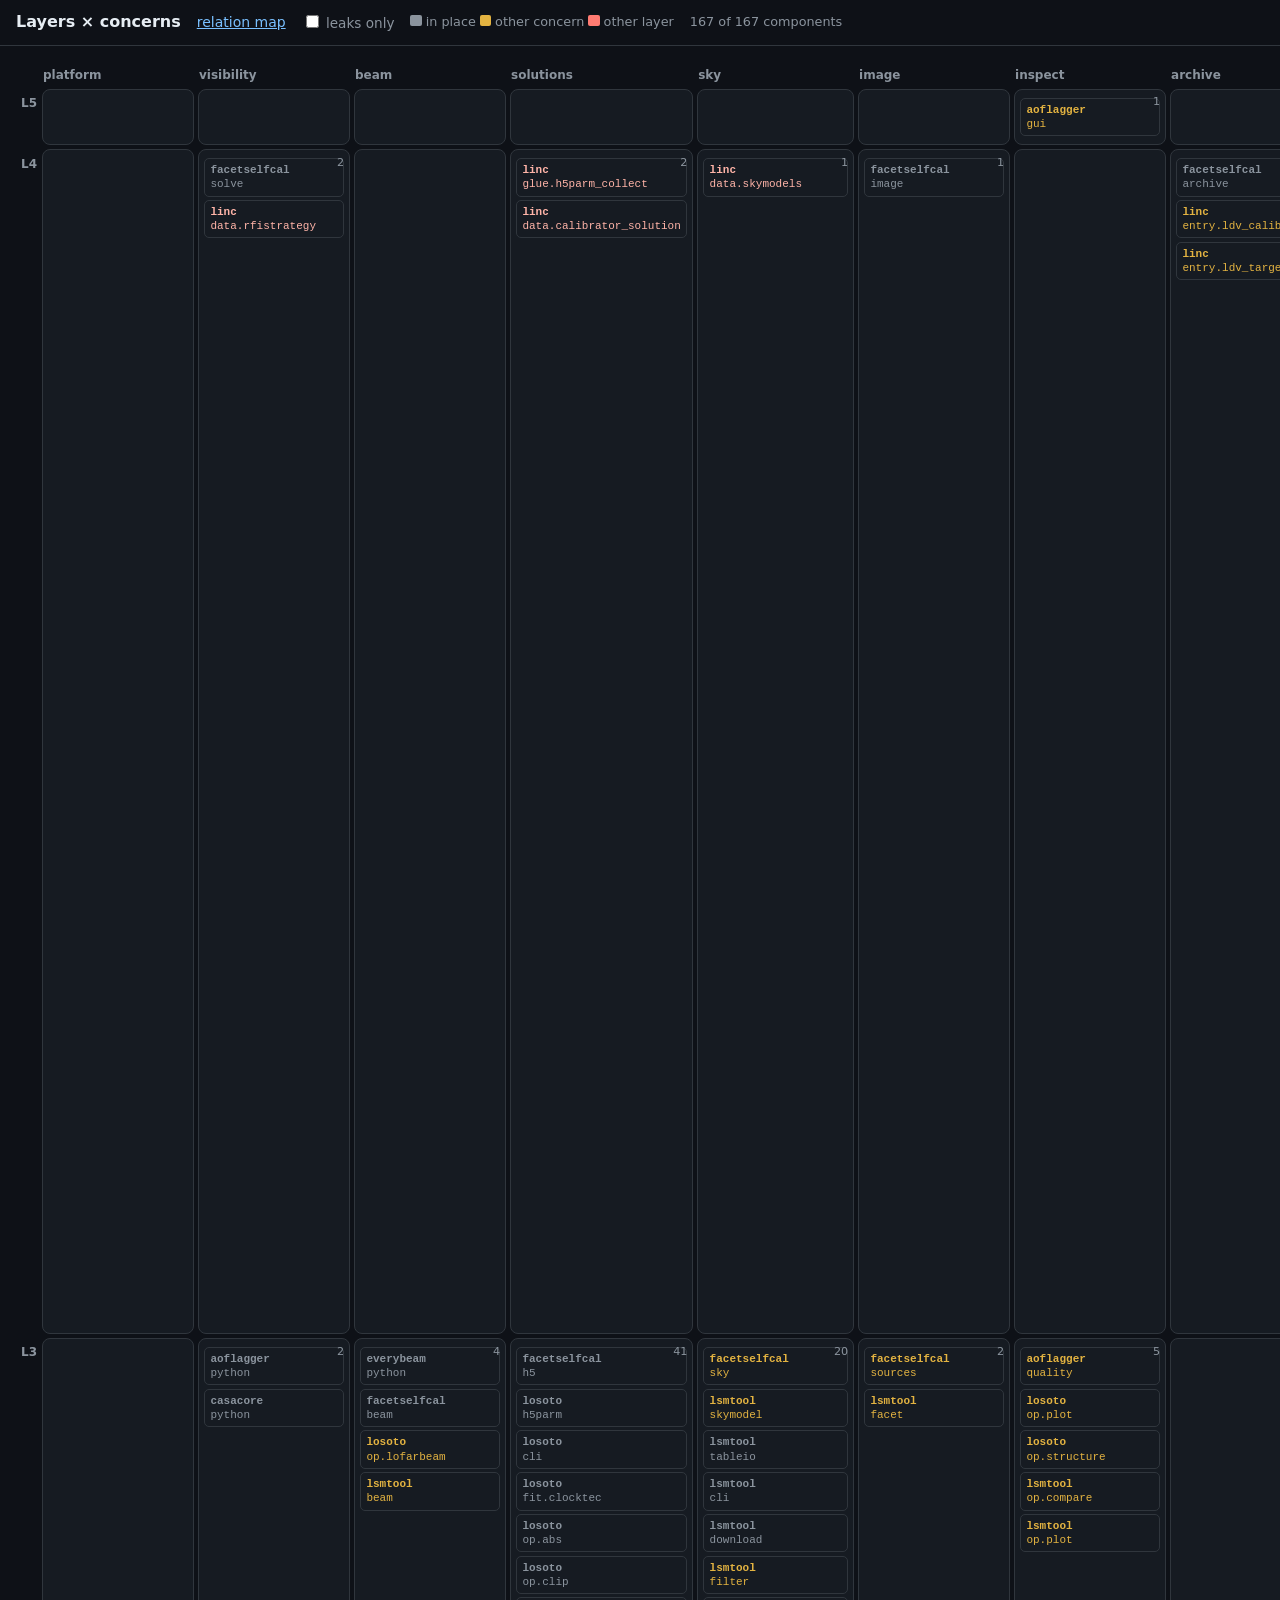
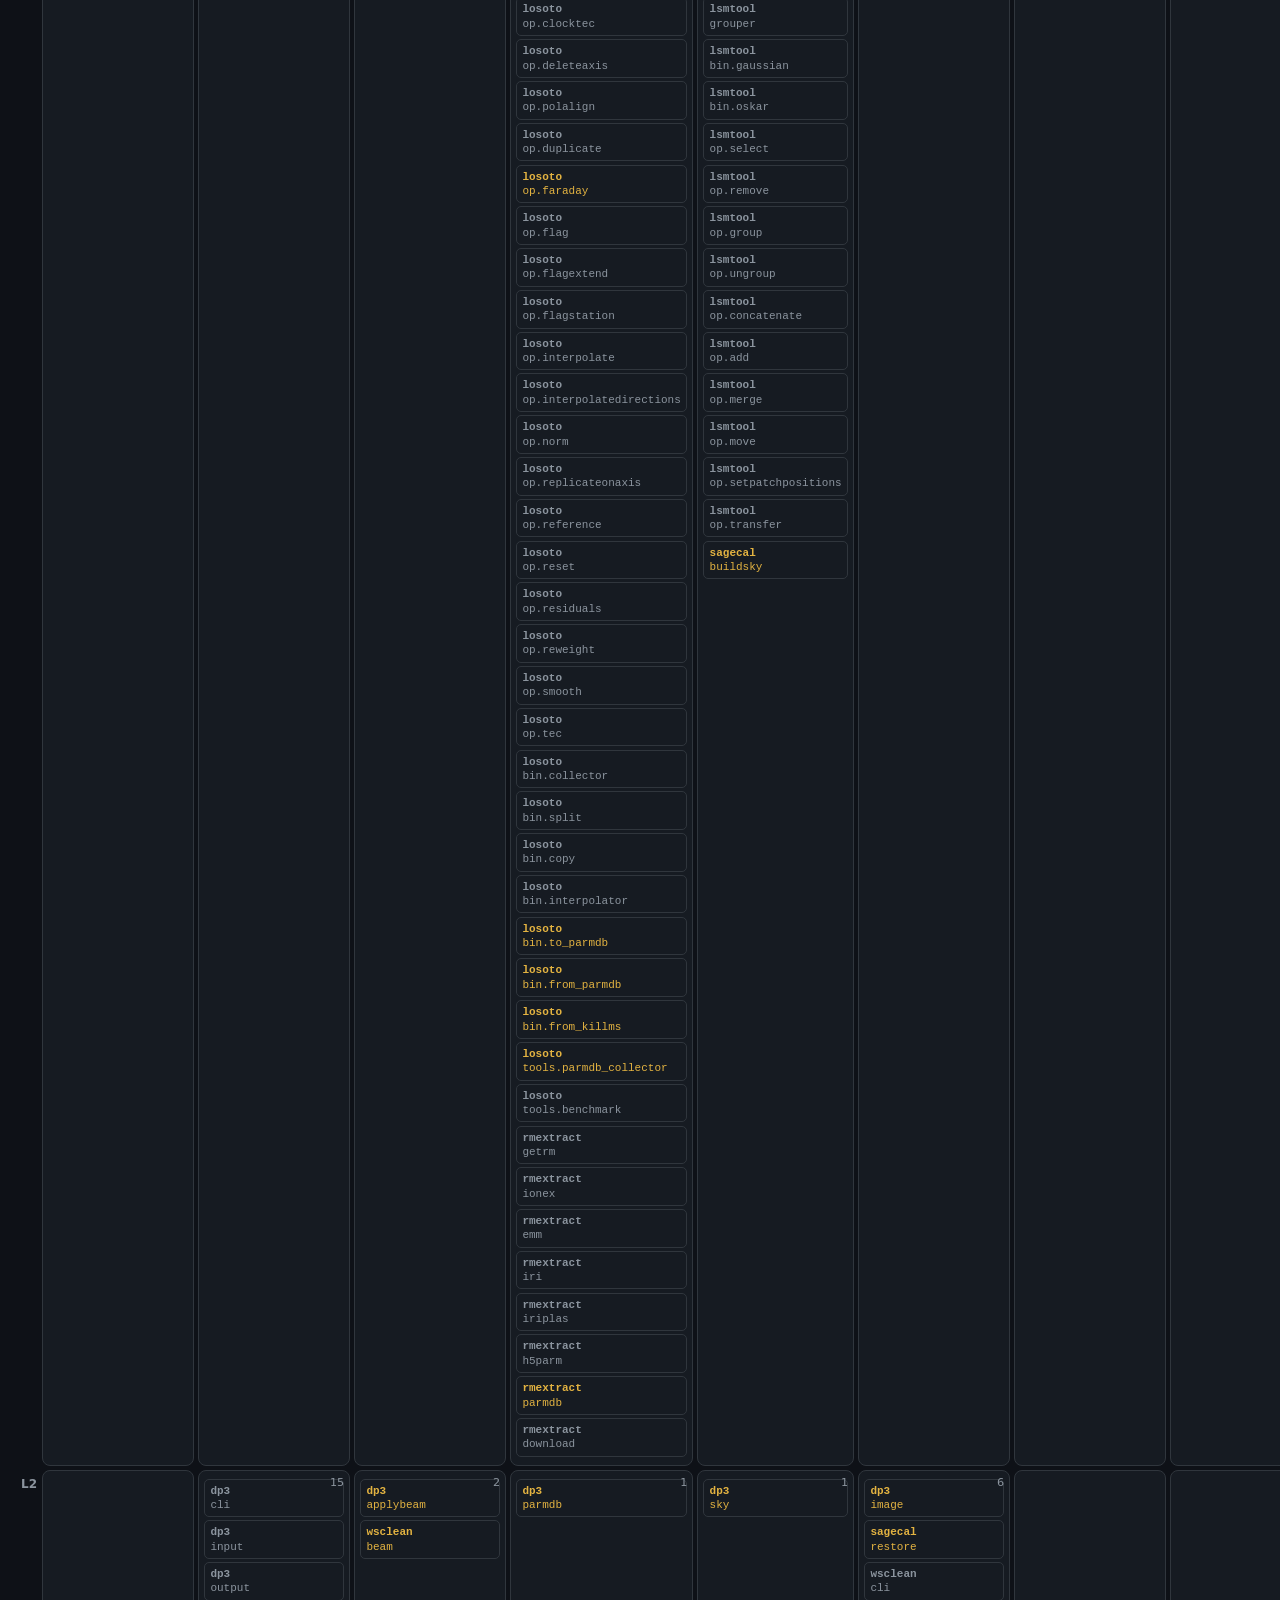
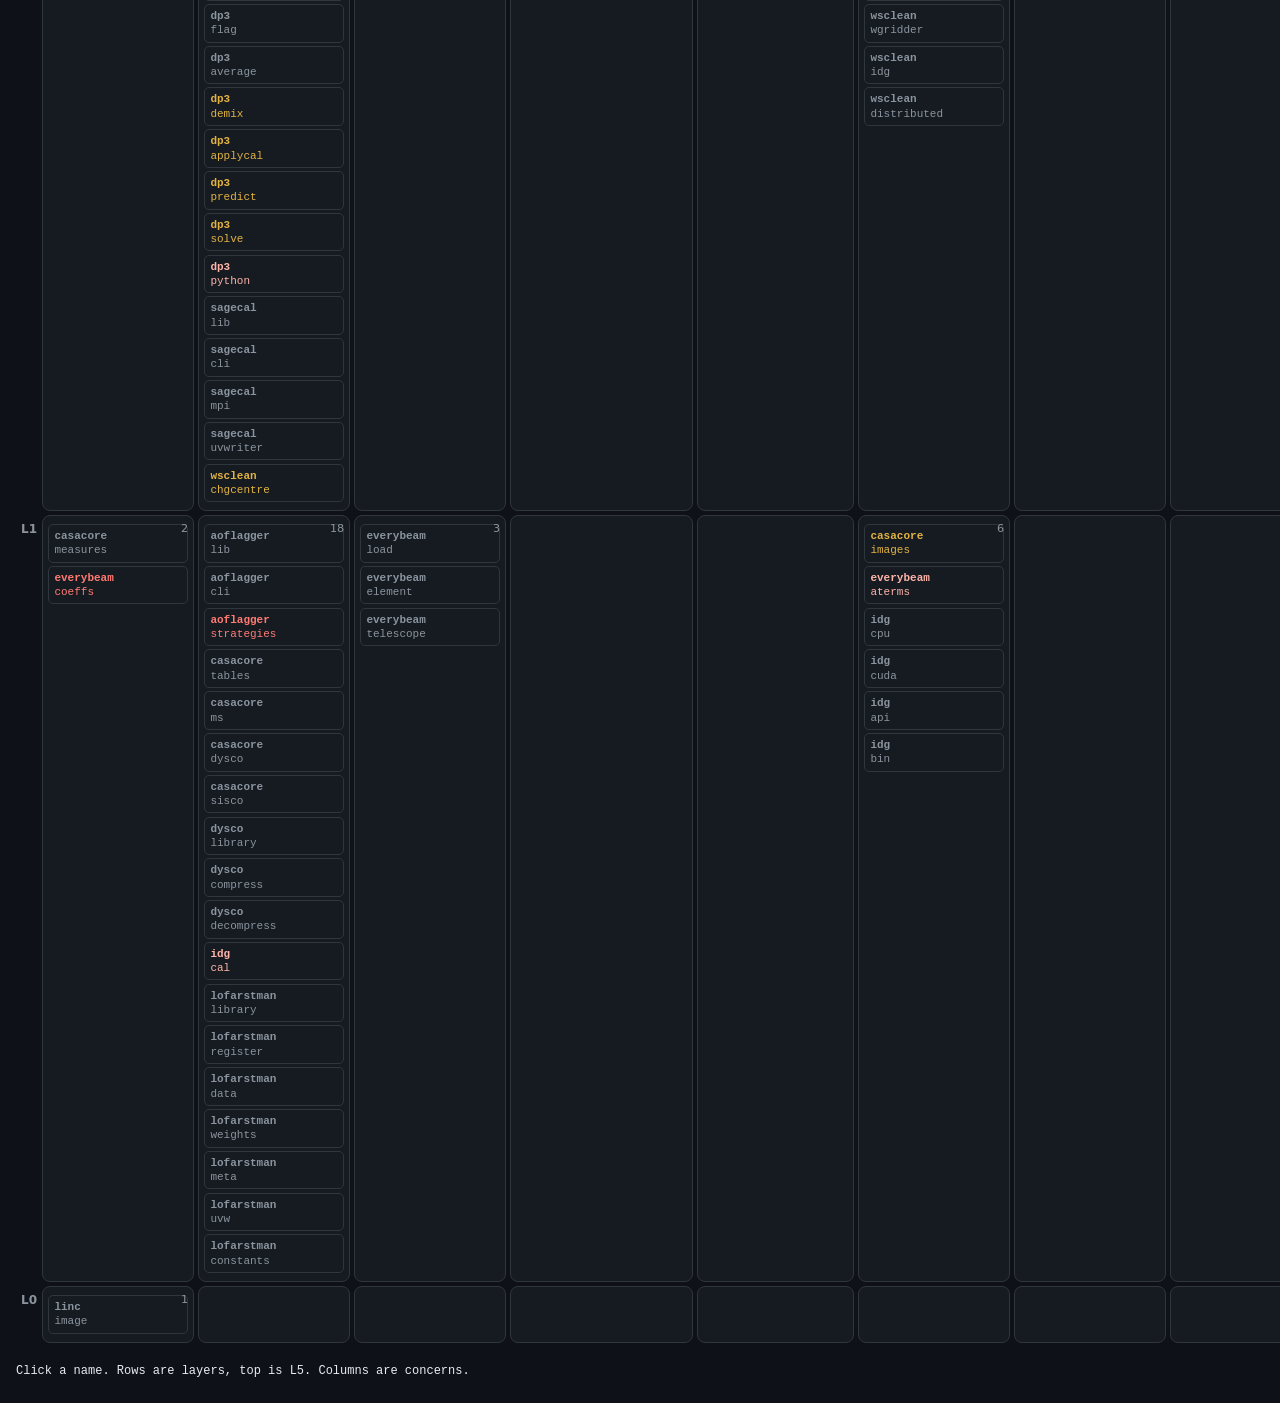
==== commit 39f4d381: "Show the program and the component in each grid box. Co-Authored-By: Grok 4.7 <noreply@x.ai>" ====
--- a/gaps.html
+++ b/gaps.html
@@ -24,13 +24,16 @@
   th.lay { width:2.4rem; text-align:right; padding-top:.4rem; }
   td.cell {
     background:var(--panel); border:1px solid var(--border); border-radius:8px;
-    min-width:7.2rem; min-height:3.2rem; padding:.25rem;
+    min-width:9.5rem; min-height:3.2rem; padding:.3rem;
   }
   .chip {
-    display:block; font:11px/1.25 ui-monospace, monospace; color:var(--ok);
-    padding:.05rem .15rem; white-space:nowrap; overflow:hidden; text-overflow:ellipsis;
-    cursor:pointer; border-radius:3px;
+    display:block; margin:.2rem 0; padding:.25rem .35rem;
+    border:1px solid var(--border); border-radius:5px;
+    font:11px/1.3 ui-monospace, monospace; color:var(--ok);
+    white-space:normal; cursor:pointer;
   }
+  .chip .prog { display:block; font-weight:650; }
+  .chip .comp { display:block; }
   .chip.leak { color:var(--leak); }
   .chip.move { color:var(--move); }
   .chip.both { color:#ffb4a8; }
@@ -79,9 +82,11 @@
     for (const concern of CONCERNS) {
       const items = shown.filter(r => r.clay === layer && r.concern === concern);
       const chips = items.map(r => {
-        const short = r.id.split(".").slice(1).join(".") || r.id;
-        return "<span class='chip " + cls(r) + "' data-id='" + r.id + "' title='" +
-          r.id + "'>" + short + "</span>";
+        const prefix = r.context + ".";
+        const comp = r.id.startsWith(prefix) ? r.id.slice(prefix.length) : r.id;
+        return "<span class='chip " + cls(r) + "' data-id='" + r.id + "'>" +
+          "<span class='prog'>" + r.context + "</span>" +
+          "<span class='comp'>" + comp + "</span></span>";
       }).join("");
       const n = items.length ? "<span class='n'>" + items.length + "</span>" : "";
       html += "<td class='cell'>" + n + chips + "</td>";
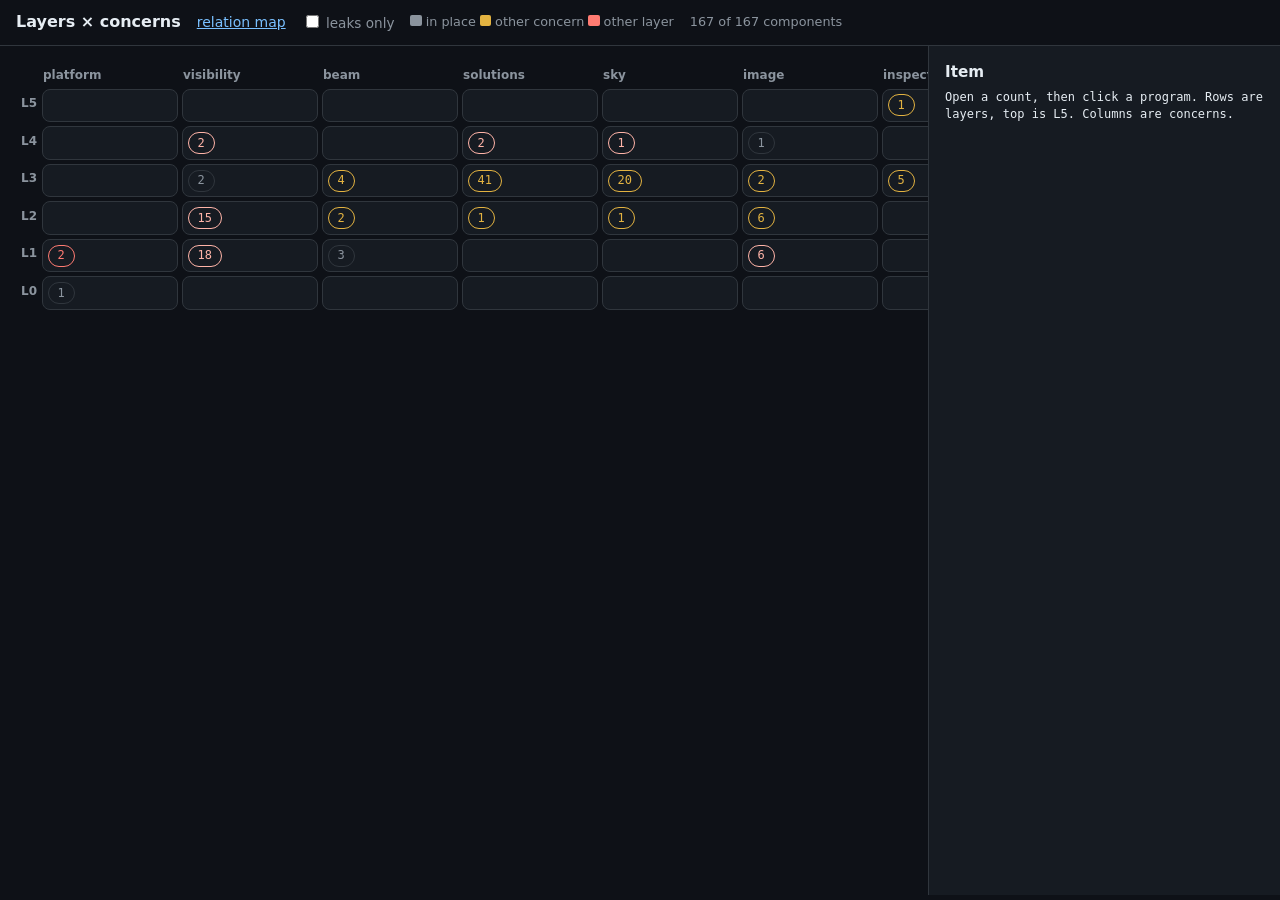
==== commit b6df34f8: "Collapse each grid cell to a count and show the item on the right. Co-Authored-By: Grok 4.7 <noreply" ====
--- a/gaps.html
+++ b/gaps.html
@@ -17,30 +17,48 @@
   h1 { font-size:1rem; margin:0; }
   a { color:#79c0ff; }
   label { color:var(--muted); font-size:.85rem; }
-  .board { overflow:auto; padding:1rem; }
+  html, body { height:100%; }
+  #layout { display:flex; height:calc(100% - 3.2rem); min-height:0; }
+  .board { flex:1; overflow:auto; padding:1rem; min-width:0; }
+  #side {
+    width:22rem; max-width:40vw; overflow:auto;
+    border-left:1px solid var(--border); padding:.8rem 1rem 2rem;
+    background:var(--panel);
+  }
+  #side h2 { font-size:.95rem; margin:.2rem 0 .4rem; }
   table { border-collapse:separate; border-spacing:4px; min-width:1100px; }
   th, td { vertical-align:top; }
   th { color:var(--muted); font-weight:600; font-size:.75rem; text-align:left; }
   th.lay { width:2.4rem; text-align:right; padding-top:.4rem; }
   td.cell {
     background:var(--panel); border:1px solid var(--border); border-radius:8px;
-    min-width:9.5rem; min-height:3.2rem; padding:.3rem;
+    min-width:8.5rem; padding:.3rem;
   }
+  button.count {
+    background:transparent; color:var(--ok); border:1px solid var(--border);
+    border-radius:999px; padding:.1rem .55rem; font:12px/1.4 ui-monospace, monospace;
+    cursor:pointer;
+  }
+  button.count.leak { color:var(--leak); border-color:var(--leak); }
+  button.count.move { color:var(--move); border-color:var(--move); }
+  button.count.both { color:#ffb4a8; border-color:#ffb4a8; }
+  .items { margin-top:.35rem; }
   .chip {
     display:block; margin:.2rem 0; padding:.25rem .35rem;
     border:1px solid var(--border); border-radius:5px;
     font:11px/1.3 ui-monospace, monospace; color:var(--ok);
-    white-space:normal; cursor:pointer;
+    white-space:normal; cursor:pointer; text-align:left; width:100%;
+    background:transparent;
   }
   .chip .prog { display:block; font-weight:650; }
   .chip .comp { display:block; }
   .chip.leak { color:var(--leak); }
   .chip.move { color:var(--move); }
   .chip.both { color:#ffb4a8; }
-  .n { float:right; color:var(--muted); font-size:.7rem; }
+  .chip.on { outline:1px solid var(--text); }
   #detail {
-    margin:0 1rem 1.5rem; white-space:pre-wrap; word-break:break-word;
-    font:12px/1.4 ui-monospace, monospace; color:var(--text);
+    white-space:pre-wrap; word-break:break-word;
+    font:12px/1.4 ui-monospace, monospace; color:var(--text); margin:0;
   }
   .swatch { display:inline-block; width:.7rem; height:.7rem; border-radius:2px; margin-right:.25rem; }
 </style>
@@ -57,8 +75,13 @@
   </span>
   <span id="stats" style="color:var(--muted);font-size:.8rem"></span>
 </header>
-<div class="board"><table id="grid"></table></div>
-<pre id="detail">Click a name. Rows are layers, top is L5. Columns are concerns.</pre>
+<div id="layout">
+  <div class="board"><table id="grid"></table></div>
+  <aside id="side">
+    <h2>Item</h2>
+    <pre id="detail">Open a count, then click a program. Rows are layers, top is L5. Columns are concerns.</pre>
+  </aside>
+</div>
 <script>
 const ROWS = [{"context": "aoflagger", "id": "aoflagger.lib", "clang": "cpp", "tlang": "cpp", "clay": "L1", "tlay": "L1", "concern": "visibility", "io": "ms, lua", "drift": "", "tags": [], "layer_move": false, "lang_move": false, "concern_leak": false}, {"context": "aoflagger", "id": "aoflagger.cli", "clang": "cpp", "tlang": "cpp", "clay": "L1", "tlay": "L1", "concern": "visibility", "io": "ms, lua", "drift": "", "tags": [], "layer_move": false, "lang_move": false, "concern_leak": false}, {"context": "aoflagger", "id": "aoflagger.gui", "clang": "cpp", "tlang": "cpp", "clay": "L5", "tlay": "L5", "concern": "inspect", "io": "ms, plot", "drift": "concern: rfigui and aoqplot inspect a Measurement Set. They are built only when ENABLE_GUI is on and GTKMM is found", "tags": ["concern", "rfigui", "aoqplot"], "layer_move": false, "lang_move": false, "concern_leak": true}, {"context": "aoflagger", "id": "aoflagger.quality", "clang": "cpp", "tlang": "cpp", "clay": "L3", "tlay": "L3", "concern": "inspect", "io": "ms, log", "drift": "concern: aoquality writes a summary, not flags", "tags": ["concern", "aoquality"], "layer_move": false, "lang_move": false, "concern_leak": true}, {"context": "aoflagger", "id": "aoflagger.strategies", "clang": "lua", "tlang": "data", "clay": "L1", "tlay": "L0", "concern": "visibility", "io": "lua", "drift": "layer. copy: this tree ships lofar-default.lua. LINC ships lofar-hba-wideband.lua and lofar-lba-wideband.lua and passes those into DP3", "tags": ["layer", "copy"], "layer_move": true, "lang_move": true, "concern_leak": false}, {"context": "aoflagger", "id": "aoflagger.python", "clang": "python", "tlang": "python", "clay": "L3", "tlay": "L3", "concern": "visibility", "io": "ms", "drift": "", "tags": [], "layer_move": false, "lang_move": false, "concern_leak": false}, {"context": "casacore", "id": "casacore.tables", "clang": "cpp", "tlang": "cpp", "clay": "L1", "tlay": "L1", "concern": "visibility", "io": "directory", "drift": "", "tags": [], "layer_move": false, "lang_move": false, "concern_leak": false}, {"context": "casacore", "id": "casacore.ms", "clang": "cpp", "tlang": "cpp", "clay": "L1", "tlay": "L1", "concern": "visibility", "io": "ms", "drift": "", "tags": [], "layer_move": false, "lang_move": false, "concern_leak": false}, {"context": "casacore", "id": "casacore.measures", "clang": "cpp", "tlang": "cpp", "clay": "L1", "tlay": "L1", "concern": "platform", "io": "directory", "drift": "state: if DATA_DIR has no ephemerides/ at build time, the path is supplied at run time. LINC's image downloads WSRT_Measures into the prefix", "tags": ["state"], "layer_move": false, "lang_move": false, "concern_leak": false}, {"context": "casacore", "id": "casacore.images", "clang": "cpp", "tlang": "cpp", "clay": "L1", "tlay": "L1", "concern": "image", "io": "fits", "drift": "concern: images and FITS sit in the same suite as the Measurement Set. WCSLIB 5.14 crashes casacore tests", "tags": ["concern"], "layer_move": false, "lang_move": false, "concern_leak": true}, {"context": "casacore", "id": "casacore.dysco", "clang": "cpp", "tlang": "cpp", "clay": "L1", "tlay": "L1", "concern": "visibility", "io": "ms", "drift": "copy: this is the Dysco storage manager, built into casacore by default", "tags": ["copy"], "layer_move": false, "lang_move": false, "concern_leak": false}, {"context": "casacore", "id": "casacore.sisco", "clang": "cpp", "tlang": "cpp", "clay": "L1", "tlay": "L1", "concern": "visibility", "io": "ms", "drift": "copy: a second compression storage manager, also on by default", "tags": ["copy"], "layer_move": false, "lang_move": false, "concern_leak": false}, {"context": "casacore", "id": "casacore.python", "clang": "python", "tlang": "python", "clay": "L3", "tlay": "L3", "concern": "visibility", "io": "ms", "drift": "copy: python-casacore is a separate project from these in-tree bindings. RMextract imports the older name pyrap.tables", "tags": ["copy"], "layer_move": false, "lang_move": false, "concern_leak": false}, {"context": "cwltool", "id": "cwltool.cli", "clang": "python", "tlang": "python", "clay": "L4", "tlay": "L4", "concern": "schedule", "io": "command, json", "drift": "", "tags": [], "layer_move": false, "lang_move": false, "concern_leak": false}, {"context": "cwltool", "id": "cwltool.local", "clang": "python", "tlang": "python", "clay": "L4", "tlay": "L4", "concern": "schedule", "io": "command, directory", "drift": "state: --no-container runs the step on the host PATH. --preserve-environment copies named variables from the caller. LINC's tests pass PATH, PYTHONPATH, and LINC_DATA_ROOT", "tags": ["state"], "layer_move": false, "lang_move": false, "concern_leak": false}, {"context": "cwltool", "id": "cwltool.container", "clang": "python", "tlang": "python", "clay": "L4", "tlay": "L4", "concern": "schedule", "io": "command", "drift": "copy: Docker, Singularity, Podman, and udocker are four ways to run the same step. The CWL document names a Docker image. The flag selects the runtime", "tags": ["copy"], "layer_move": false, "lang_move": false, "concern_leak": false}, {"context": "dp3", "id": "dp3.cli", "clang": "cpp", "tlang": "cpp", "clay": "L2", "tlay": "L2", "concern": "visibility", "io": "parset, ms, h5parm", "drift": "knot: one binary runs flag, average, demix, apply, predict, solve, and optional imaging. state: with no arguments the process loads DP3.parset, DPPP.parset, or NDPPP.parset from the working directory. pause_before_start reads stdin", "tags": ["knot", "state"], "layer_move": false, "lang_move": false, "concern_leak": false}, {"context": "dp3", "id": "dp3.input", "clang": "cpp", "tlang": "cpp", "clay": "L2", "tlay": "L2", "concern": "visibility", "io": "ms", "drift": "", "tags": [], "layer_move": false, "lang_move": false, "concern_leak": false}, {"context": "dp3", "id": "dp3.output", "clang": "cpp", "tlang": "cpp", "clay": "L2", "tlay": "L2", "concern": "visibility", "io": "ms", "drift": "state: an msout path equal to msin updates the input Measurement Set in place. contract: storagemanager=dysco names a plugin DP3 does not link", "tags": ["state", "msout", "msin", "contract"], "layer_move": false, "lang_move": false, "concern_leak": false}, {"context": "dp3", "id": "dp3.flag", "clang": "cpp", "tlang": "cpp", "clay": "L2", "tlay": "L2", "concern": "visibility", "io": "ms, lua", "drift": "knot: five flaggers. The aoflagger step is the one that calls ext.aoflagger", "tags": ["knot"], "layer_move": false, "lang_move": false, "concern_leak": false}, {"context": "dp3", "id": "dp3.average", "clang": "cpp", "tlang": "cpp", "clay": "L2", "tlay": "L2", "concern": "visibility", "io": "ms", "drift": "", "tags": [], "layer_move": false, "lang_move": false, "concern_leak": false}, {"context": "dp3", "id": "dp3.demix", "clang": "cpp", "tlang": "cpp", "clay": "L2", "tlay": "L2", "concern": "visibility", "io": "ms, skymodel", "drift": "concern: the sources it subtracts are a sky model", "tags": ["concern", "sky"], "layer_move": false, "lang_move": false, "concern_leak": true}, {"context": "dp3", "id": "dp3.applycal", "clang": "cpp", "tlang": "cpp", "clay": "L2", "tlay": "L2", "concern": "visibility", "io": "ms, h5parm, directory", "drift": "concern: it parses h5parm and ParmDB. The multiply into the visibilities is this engine", "tags": ["concern"], "layer_move": false, "lang_move": false, "concern_leak": true}, {"context": "dp3", "id": "dp3.applybeam", "clang": "cpp", "tlang": "cpp", "clay": "L2", "tlay": "L2", "concern": "beam", "io": "ms", "drift": "concern: the beam is EveryBeam. This step applies the result", "tags": ["concern"], "layer_move": false, "lang_move": false, "concern_leak": true}, {"context": "dp3", "id": "dp3.predict", "clang": "cpp", "tlang": "cpp", "clay": "L2", "tlay": "L2", "concern": "visibility", "io": "skymodel, h5parm, ms", "drift": "knot. concern: predict, IDG predict, Sagecal predict, and h5parm predict are separate engines behind one step list. Which of them exist depends on the build", "tags": ["knot", "concern"], "layer_move": false, "lang_move": false, "concern_leak": true}, {"context": "dp3", "id": "dp3.solve", "clang": "cpp", "tlang": "cpp", "clay": "L2", "tlay": "L2", "concern": "visibility", "io": "ms, skymodel, h5parm", "drift": "concern: ddecal writes the h5parm. The file layout is the solutions contract", "tags": ["concern", "ddecal", "solutions"], "layer_move": false, "lang_move": false, "concern_leak": true}, {"context": "dp3", "id": "dp3.image", "clang": "cpp", "tlang": "cpp", "clay": "L2", "tlay": "L2", "concern": "image", "io": "ms, fits", "drift": "concern: imaging is not the streaming engine. The image step is absent unless WSClean was found at build time", "tags": ["concern", "image"], "layer_move": false, "lang_move": false, "concern_leak": true}, {"context": "dp3", "id": "dp3.sky", "clang": "cpp", "tlang": "cpp", "clay": "L2", "tlay": "L2", "concern": "sky", "io": "skymodel", "drift": "concern: a sky-model reader lives in the visibility engine", "tags": ["concern"], "layer_move": false, "lang_move": false, "concern_leak": true}, {"context": "dp3", "id": "dp3.parmdb", "clang": "cpp", "tlang": "cpp", "clay": "L2", "tlay": "L2", "concern": "solutions", "io": "directory", "drift": "concern: ParmDB is a second solution format beside h5parm", "tags": ["concern"], "layer_move": false, "lang_move": false, "concern_leak": true}, {"context": "dp3", "id": "dp3.python", "clang": "cpp", "tlang": "python", "clay": "L2", "tlay": "L3", "concern": "visibility", "io": "ms", "drift": "language. concern: a user Python class becomes a step in the C++ chain", "tags": ["language", "concern"], "layer_move": true, "lang_move": true, "concern_leak": true}, {"context": "dysco", "id": "dysco.library", "clang": "cpp", "tlang": "cpp", "clay": "L1", "tlay": "L1", "concern": "visibility", "io": "ms", "drift": "copy: casacore vendors the same storage manager and builds it by default. state: the .so is found through the dynamic linker, as with LofarStMan", "tags": ["copy", "state"], "layer_move": false, "lang_move": false, "concern_leak": false}, {"context": "dysco", "id": "dysco.compress", "clang": "cpp", "tlang": "cpp", "clay": "L1", "tlay": "L1", "concern": "visibility", "io": "ms", "drift": "", "tags": [], "layer_move": false, "lang_move": false, "concern_leak": false}, {"context": "dysco", "id": "dysco.decompress", "clang": "cpp", "tlang": "cpp", "clay": "L1", "tlay": "L1", "concern": "visibility", "io": "ms", "drift": "", "tags": [], "layer_move": false, "lang_move": false, "concern_leak": false}, {"context": "everybeam", "id": "everybeam.load", "clang": "cpp", "tlang": "cpp", "clay": "L1", "tlay": "L1", "concern": "beam", "io": "ms", "drift": "state: a Measurement Set whose TELESCOPE_NAME is CARMA is treated as DSA-110", "tags": ["state"], "layer_move": false, "lang_move": false, "concern_leak": false}, {"context": "everybeam", "id": "everybeam.element", "clang": "cpp", "tlang": "cpp", "clay": "L1", "tlay": "L1", "concern": "beam", "io": "directory", "drift": "state: LOBES falls back to Hamaker when a station coefficient file is missing, and further warnings are suppressed", "tags": ["state"], "layer_move": false, "lang_move": false, "concern_leak": false}, {"context": "everybeam", "id": "everybeam.telescope", "clang": "cpp", "tlang": "cpp", "clay": "L1", "tlay": "L1", "concern": "beam", "io": "ms", "drift": "", "tags": [], "layer_move": false, "lang_move": false, "concern_leak": false}, {"context": "everybeam", "id": "everybeam.coeffs", "clang": "data", "tlang": "data", "clay": "L1", "tlay": "L0", "concern": "platform", "io": "directory", "drift": "layer. contract: Hamaker is shipped as .coeff and as HDF5. state: GetDataDirectory checks a compiled path, then EVERYBEAM_DATADIR, then CONDA_PREFIX, then VIRTUAL_ENV", "tags": ["layer", "contract", "state"], "layer_move": true, "lang_move": false, "concern_leak": false}, {"context": "everybeam", "id": "everybeam.python", "clang": "python", "tlang": "python", "clay": "L3", "tlay": "L3", "concern": "beam", "io": "ms", "drift": "", "tags": [], "layer_move": false, "lang_move": false, "concern_leak": false}, {"context": "everybeam", "id": "everybeam.aterms", "clang": "cpp", "tlang": "cpp", "clay": "L1", "tlay": "L2", "concern": "image", "io": "ms, fits", "drift": "layer. concern: an image-plane kernel and a FITS screen reader live in the beam library", "tags": ["layer", "concern"], "layer_move": true, "lang_move": false, "concern_leak": true}, {"context": "facetselfcal", "id": "facetselfcal.cli", "clang": "python", "tlang": "cwl", "clay": "L4", "tlay": "L4", "concern": "schedule", "io": "ms, fits, h5parm, parset", "drift": "language: the cycle is a Python driver, not a workflow document. knot: prepare, flag, image, find, solve, merge, and archive are one file. state: shell=True, copies into the working directory, and full_config.txt", "tags": ["language", "knot", "state"], "layer_move": false, "lang_move": true, "concern_leak": false}, {"context": "facetselfcal", "id": "facetselfcal.prep", "clang": "python", "tlang": "cwl", "clay": "L4", "tlay": "L4", "concern": "schedule", "io": "ms, parset", "drift": "knot: taql edits, DP3 average and phase-up, and telescope-specific fixes. state: Dysco is switched off for stacking and for CASA setjy", "tags": ["knot", "state", "setjy"], "layer_move": false, "lang_move": true, "concern_leak": false}, {"context": "facetselfcal", "id": "facetselfcal.flag", "clang": "python", "tlang": "cwl", "clay": "L4", "tlay": "L4", "concern": "schedule", "io": "ms, lua", "drift": "state: a strategy name is resolved inside the package and copied to tmp. in the working directory", "tags": ["state"], "layer_move": false, "lang_move": true, "concern_leak": false}, {"context": "facetselfcal", "id": "facetselfcal.image", "clang": "python", "tlang": "cwl", "clay": "L4", "tlay": "L4", "concern": "image", "io": "ms, fits, h5parm", "drift": "contract: facet solutions are applied by name (amplitude000,phase000) inside the WSClean command line", "tags": ["contract"], "layer_move": false, "lang_move": true, "concern_leak": false}, {"context": "facetselfcal", "id": "facetselfcal.sources", "clang": "python", "tlang": "python", "clay": "L3", "tlay": "L3", "concern": "image", "io": "fits, skymodel", "drift": "concern: PyBDSF finds the sources. The direction file is input to the next solve", "tags": ["concern"], "layer_move": false, "lang_move": false, "concern_leak": true}, {"context": "facetselfcal", "id": "facetselfcal.solve", "clang": "python", "tlang": "cwl", "clay": "L4", "tlay": "L4", "concern": "visibility", "io": "ms, parset, h5parm", "drift": "contract: the DP3 parset is a string built in the driver. The direction file names the solution type per cycle", "tags": ["contract"], "layer_move": false, "lang_move": true, "concern_leak": false}, {"context": "facetselfcal", "id": "facetselfcal.h5", "clang": "python", "tlang": "python", "clay": "L3", "tlay": "L3", "concern": "solutions", "io": "h5parm", "drift": "state: input h5parms are copied into the working directory. PyTables opens them in append mode beside losoto.h5parm. contract: soltab names such as phase000 are rewritten here", "tags": ["state", "contract"], "layer_move": false, "lang_move": false, "concern_leak": false}, {"context": "facetselfcal", "id": "facetselfcal.beam", "clang": "python", "tlang": "python", "clay": "L3", "tlay": "L3", "concern": "beam", "io": "ms, h5parm", "drift": "copy: stationresponse is the default and everybeam is the other implementation. The default import is lofar.stationresponse, which is not in this tree", "tags": ["copy", "stationresponse", "everybeam"], "layer_move": false, "lang_move": false, "concern_leak": false}, {"context": "facetselfcal", "id": "facetselfcal.sky", "clang": "python", "tlang": "python", "clay": "L3", "tlay": "L3", "concern": "sky", "io": "ms, skymodel, fits", "drift": "concern: GSM download, BBS models, and MeerKAT WSClean text are three writers of a sky model", "tags": ["concern"], "layer_move": false, "lang_move": false, "concern_leak": true}, {"context": "facetselfcal", "id": "facetselfcal.archive", "clang": "python", "tlang": "cwl", "clay": "L4", "tlay": "L4", "concern": "archive", "io": "ms, fits, h5parm, directory", "drift": "boundary: the tarball is a site product packed inside the science run", "tags": ["boundary"], "layer_move": false, "lang_move": true, "concern_leak": false}, {"context": "idg", "id": "idg.cpu", "clang": "cpp", "tlang": "cpp", "clay": "L1", "tlay": "L1", "concern": "image", "io": "ms, fits", "drift": "", "tags": [], "layer_move": false, "lang_move": false, "concern_leak": false}, {"context": "idg", "id": "idg.cuda", "clang": "cpp", "tlang": "cpp", "clay": "L1", "tlay": "L1", "concern": "image", "io": "ms, fits", "drift": "copy: a second kernel of the same gridder. BUILD_LIB_CUDA defaults to off. When both CPU and CUDA are on, the build also exports idg-hybrid-cuda", "tags": ["copy"], "layer_move": false, "lang_move": false, "concern_leak": false}, {"context": "idg", "id": "idg.api", "clang": "cpp", "tlang": "cpp", "clay": "L1", "tlay": "L1", "concern": "image", "io": "ms, fits", "drift": "", "tags": [], "layer_move": false, "lang_move": false, "concern_leak": false}, {"context": "idg", "id": "idg.cal", "clang": "cpp", "tlang": "cpp", "clay": "L1", "tlay": "L2", "concern": "visibility", "io": "ms", "drift": "layer. concern: idg-cal solves, beside the gridder", "tags": ["layer", "concern"], "layer_move": true, "lang_move": false, "concern_leak": true}, {"context": "idg", "id": "idg.bin", "clang": "cpp", "tlang": "cpp", "clay": "L1", "tlay": "L1", "concern": "image", "io": "ms, fits", "drift": "boundary: examples, and a Python binding that is off unless BUILD_WITH_PYTHON is set. MPI is off unless BUILD_WITH_MPI is set", "tags": ["boundary"], "layer_move": false, "lang_move": false, "concern_leak": false}, {"context": "linc", "id": "linc.entry.hba_calibrator", "clang": "cwl", "tlang": "cwl", "clay": "L4", "tlay": "L4", "concern": "schedule", "io": "command, ms", "drift": "copy: the calibrator input list exists to set HBA defaults", "tags": ["copy"], "layer_move": false, "lang_move": false, "concern_leak": false}, {"context": "linc", "id": "linc.entry.lba_calibrator", "clang": "cwl", "tlang": "cwl", "clay": "L4", "tlay": "L4", "concern": "schedule", "io": "command, ms", "drift": "copy: same graph, LBA defaults", "tags": ["copy"], "layer_move": false, "lang_move": false, "concern_leak": false}, {"context": "linc", "id": "linc.entry.hba_target", "clang": "cwl", "tlang": "cwl", "clay": "L4", "tlay": "L4", "concern": "schedule", "io": "command, ms, h5parm", "drift": "copy: the target input list exists to set HBA defaults", "tags": ["copy"], "layer_move": false, "lang_move": false, "concern_leak": false}, {"context": "linc", "id": "linc.entry.lba_target", "clang": "cwl", "tlang": "cwl", "clay": "L4", "tlay": "L4", "concern": "schedule", "io": "command, ms, h5parm", "drift": "copy. knot. concern: the defaults turn on LBA selfcal, so this entry also runs image and solutions", "tags": ["copy", "knot", "concern", "image", "solutions"], "layer_move": false, "lang_move": false, "concern_leak": true}, {"context": "linc", "id": "linc.entry.hba_target_vlbi", "clang": "cwl", "tlang": "cwl", "clay": "L4", "tlay": "L4", "concern": "schedule", "io": "command, ms, h5parm", "drift": "copy: HBA target with output_fullres_data defaulting on", "tags": ["copy"], "layer_move": false, "lang_move": false, "concern_leak": false}, {"context": "linc", "id": "linc.entry.ldv_calibrator", "clang": "cwl", "tlang": "cwl", "clay": "L4", "tlay": "L4", "concern": "archive", "io": "directory", "drift": "boundary. concern: fetch, compress, and ingest live in the scheduling repo", "tags": ["boundary", "concern"], "layer_move": false, "lang_move": false, "concern_leak": true}, {"context": "linc", "id": "linc.entry.ldv_target", "clang": "cwl", "tlang": "cwl", "clay": "L4", "tlay": "L4", "concern": "archive", "io": "directory, h5parm", "drift": "boundary. concern: same archive shell", "tags": ["boundary", "concern"], "layer_move": false, "lang_move": false, "concern_leak": true}, {"context": "linc", "id": "linc.calibrator", "clang": "cwl", "tlang": "cwl", "clay": "L4", "tlay": "L4", "concern": "schedule", "io": "ms, h5parm", "drift": "", "tags": [], "layer_move": false, "lang_move": false, "concern_leak": false}, {"context": "linc", "id": "linc.target", "clang": "cwl", "tlang": "cwl", "clay": "L4", "tlay": "L4", "concern": "schedule", "io": "ms, h5parm", "drift": "knot. concern: direction-independent phase, selfcal imaging, and diagnostics are one workflow", "tags": ["knot", "concern"], "layer_move": false, "lang_move": false, "concern_leak": true}, {"context": "linc", "id": "linc.calibrator.prep", "clang": "cwl", "tlang": "cwl", "clay": "L4", "tlay": "L4", "concern": "schedule", "io": "ms, parset, skymodel, lua", "drift": "knot: flag, demix, average, and a skymodel pick. contract: those jobs are a generated DP3 parset. concern: the work is visibility and sky", "tags": ["knot", "contract", "concern", "visibility", "sky"], "layer_move": false, "lang_move": false, "concern_leak": true}, {"context": "linc", "id": "linc.calibrator.pa", "clang": "cwl", "tlang": "cwl", "clay": "L4", "tlay": "L4", "concern": "schedule", "io": "h5parm, ms, parset", "drift": "copy: same motif as Faraday, bandpass, and clock. contract: soltab names. concern: the edit is solutions, the solve is visibility", "tags": ["copy", "contract", "concern", "solutions", "visibility"], "layer_move": false, "lang_move": false, "concern_leak": true}, {"context": "linc", "id": "linc.calibrator.fr", "clang": "cwl", "tlang": "cwl", "clay": "L4", "tlay": "L4", "concern": "schedule", "io": "h5parm, ms, parset", "drift": "copy. contract. concern: same split as polarization alignment", "tags": ["copy", "contract", "concern"], "layer_move": false, "lang_move": false, "concern_leak": true}, {"context": "linc", "id": "linc.calibrator.bp", "clang": "cwl", "tlang": "cwl", "clay": "L4", "tlay": "L4", "concern": "schedule", "io": "h5parm, ms, parset", "drift": "copy. contract. concern. state: amplitude transfer defaults to $LINC_DATA_ROOT/solutions/3C48.h5", "tags": ["copy", "contract", "concern", "state"], "layer_move": false, "lang_move": false, "concern_leak": true}, {"context": "linc", "id": "linc.calibrator.ion", "clang": "cwl", "tlang": "cwl", "clay": "L4", "tlay": "L4", "concern": "schedule", "io": "h5parm, parset", "drift": "copy. contract: clock and TEC soltabs are LoSoTo names. concern: the split is solutions", "tags": ["copy", "contract", "concern", "solutions"], "layer_move": false, "lang_move": false, "concern_leak": true}, {"context": "linc", "id": "linc.target.prep", "clang": "cwl", "tlang": "cwl", "clay": "L4", "tlay": "L4", "concern": "schedule", "io": "h5parm, ms, parset, skymodel", "drift": "knot: apply, optional demix, RM, skymodel. contract: DP3 parset and spinifex rotation000. concern: visibility, beam, solutions, and sky in one stage", "tags": ["knot", "contract", "concern", "visibility", "beam", "solutions", "sky"], "layer_move": false, "lang_move": false, "concern_leak": true}, {"context": "linc", "id": "linc.target.gsmcal", "clang": "cwl", "tlang": "cwl", "clay": "L4", "tlay": "L4", "concern": "schedule", "io": "h5parm, ms, parset, skymodel", "drift": "knot. concern: the phase solve is visibility; dispatching both selfcals pulls in image", "tags": ["knot", "concern", "visibility", "image"], "layer_move": false, "lang_move": false, "concern_leak": true}, {"context": "linc", "id": "linc.target.selfcal_hba", "clang": "cwl", "tlang": "cwl", "clay": "L4", "tlay": "L4", "concern": "schedule", "io": "h5parm, ms, fits", "drift": "knot. concern: imaging belongs to image (ext.wsclean)", "tags": ["knot", "concern", "image"], "layer_move": false, "lang_move": false, "concern_leak": true}, {"context": "linc", "id": "linc.target.selfcal_lba", "clang": "cwl", "tlang": "cwl", "clay": "L4", "tlay": "L4", "concern": "schedule", "io": "h5parm, ms, fits, skymodel", "drift": "knot. concern: TEC, amplitude, subtract, mask, and images. Overlaps LiLF", "tags": ["knot", "concern"], "layer_move": false, "lang_move": false, "concern_leak": true}, {"context": "linc", "id": "linc.target.finalize", "clang": "cwl", "tlang": "cwl", "clay": "L4", "tlay": "L4", "concern": "schedule", "io": "ms, h5parm, fits, plot", "drift": "knot. concern: plots and the summary are inspect. state: those products are written inside the reduction, not as a later read", "tags": ["knot", "concern", "inspect", "state"], "layer_move": false, "lang_move": false, "concern_leak": true}, {"context": "linc", "id": "linc.glue.h5parm_collect", "clang": "cwl", "tlang": "python", "clay": "L4", "tlay": "L3", "concern": "solutions", "io": "h5parm", "drift": "layer. concern: the merge is LoSoTo's script, wrapped as a workflow step. contract: LINC calls it by bare name", "tags": ["layer", "concern", "contract"], "layer_move": true, "lang_move": true, "concern_leak": true}, {"context": "linc", "id": "linc.data.skymodels", "clang": "data", "tlang": "data", "clay": "L4", "tlay": "L0", "concern": "sky", "io": "skymodel", "drift": "layer. concern: sky lists ship in the scheduling tree. state: steps resolve them through LINC_DATA_ROOT", "tags": ["layer", "concern", "state"], "layer_move": true, "lang_move": false, "concern_leak": true}, {"context": "linc", "id": "linc.data.rfistrategy", "clang": "lua", "tlang": "data", "clay": "L4", "tlay": "L0", "concern": "visibility", "io": "lua", "drift": "language. concern: flagger strategies ship in the scheduling tree. state: same LINC_DATA_ROOT lookup", "tags": ["language", "concern", "state"], "layer_move": true, "lang_move": true, "concern_leak": true}, {"context": "linc", "id": "linc.data.calibrator_solution", "clang": "data", "tlang": "data", "clay": "L4", "tlay": "L0", "concern": "solutions", "io": "h5parm", "drift": "layer. concern: an h5parm is vendored in the workflow. state: the transfer step has that path as a default", "tags": ["layer", "concern", "state"], "layer_move": true, "lang_move": false, "concern_leak": true}, {"context": "linc", "id": "linc.image", "clang": "shell", "tlang": "data", "clay": "L0", "tlay": "L0", "concern": "platform", "io": "command, directory", "drift": "boundary. knot: one Dockerfile compiles the engines. state: Measures are downloaded into the image at build", "tags": ["boundary", "knot", "state"], "layer_move": false, "lang_move": true, "concern_leak": false}, {"context": "lofarstman", "id": "lofarstman.library", "clang": "cpp", "tlang": "cpp", "clay": "L1", "tlay": "L1", "concern": "visibility", "io": "ms", "drift": "", "tags": [], "layer_move": false, "lang_move": false, "concern_leak": false}, {"context": "lofarstman", "id": "lofarstman.register", "clang": "cpp", "tlang": "cpp", "clay": "L1", "tlay": "L1", "concern": "visibility", "io": "command", "drift": "state: the table stores the type name LofarStMan. The .so is found through the dynamic linker, which the README tells the user to set with LD_LIBRARY_PATH", "tags": ["state"], "layer_move": false, "lang_move": false, "concern_leak": false}, {"context": "lofarstman", "id": "lofarstman.data", "clang": "cpp", "tlang": "cpp", "clay": "L1", "tlay": "L1", "concern": "visibility", "io": "ms", "drift": "", "tags": [], "layer_move": false, "lang_move": false, "concern_leak": false}, {"context": "lofarstman", "id": "lofarstman.weights", "clang": "cpp", "tlang": "cpp", "clay": "L1", "tlay": "L1", "concern": "visibility", "io": "ms", "drift": "", "tags": [], "layer_move": false, "lang_move": false, "concern_leak": false}, {"context": "lofarstman", "id": "lofarstman.meta", "clang": "cpp", "tlang": "cpp", "clay": "L1", "tlay": "L1", "concern": "visibility", "io": "ms", "drift": "", "tags": [], "layer_move": false, "lang_move": false, "concern_leak": false}, {"context": "lofarstman", "id": "lofarstman.uvw", "clang": "cpp", "tlang": "cpp", "clay": "L1", "tlay": "L1", "concern": "visibility", "io": "ms", "drift": "contract: UVW is not in the raw file. UvwColumn computes it from antenna positions and the phase direction when that calculation is possible", "tags": ["contract"], "layer_move": false, "lang_move": false, "concern_leak": false}, {"context": "lofarstman", "id": "lofarstman.constants", "clang": "cpp", "tlang": "cpp", "clay": "L1", "tlay": "L1", "concern": "visibility", "io": "ms", "drift": "contract: FLAG_ROW is always false, and any other scalar column is always zero. Those values are not in the data file", "tags": ["contract"], "layer_move": false, "lang_move": false, "concern_leak": false}, {"context": "losoto", "id": "losoto.h5parm", "clang": "python", "tlang": "python", "clay": "L3", "tlay": "L3", "concern": "solutions", "io": "h5parm", "drift": "contract: the layout is the library, not a versioned schema beside it", "tags": ["contract"], "layer_move": false, "lang_move": false, "concern_leak": false}, {"context": "losoto", "id": "losoto.cli", "clang": "python", "tlang": "python", "clay": "L3", "tlay": "L3", "concern": "solutions", "io": "h5parm, parset", "drift": "state: the command opens the input h5parm read-write and mutates it. The parset does not name an output path", "tags": ["state"], "layer_move": false, "lang_move": false, "concern_leak": false}, {"context": "losoto", "id": "losoto.fit.clocktec", "clang": "python", "tlang": "python", "clay": "L3", "tlay": "L3", "concern": "solutions", "io": "in-process", "drift": "boundary: optional imports of lofar.expion and casacore.tables, outside the declared stack", "tags": ["boundary"], "layer_move": false, "lang_move": false, "concern_leak": false}, {"context": "losoto", "id": "losoto.op.abs", "clang": "python", "tlang": "python", "clay": "L3", "tlay": "L3", "concern": "solutions", "io": "h5parm, parset", "drift": "", "tags": [], "layer_move": false, "lang_move": false, "concern_leak": false}, {"context": "losoto", "id": "losoto.op.clip", "clang": "python", "tlang": "python", "clay": "L3", "tlay": "L3", "concern": "solutions", "io": "h5parm, parset", "drift": "", "tags": [], "layer_move": false, "lang_move": false, "concern_leak": false}, {"context": "losoto", "id": "losoto.op.clocktec", "clang": "python", "tlang": "python", "clay": "L3", "tlay": "L3", "concern": "solutions", "io": "h5parm, parset", "drift": "contract: default soltabs clock000, tec000, phase_offset000, tec3rd000. LINC already uses the clock and TEC names", "tags": ["contract"], "layer_move": false, "lang_move": false, "concern_leak": false}, {"context": "losoto", "id": "losoto.op.deleteaxis", "clang": "python", "tlang": "python", "clay": "L3", "tlay": "L3", "concern": "solutions", "io": "h5parm, parset", "drift": "", "tags": [], "layer_move": false, "lang_move": false, "concern_leak": false}, {"context": "losoto", "id": "losoto.op.polalign", "clang": "python", "tlang": "python", "clay": "L3", "tlay": "L3", "concern": "solutions", "io": "h5parm, parset", "drift": "contract: default output soltab phasediff", "tags": ["contract", "phasediff"], "layer_move": false, "lang_move": false, "concern_leak": false}, {"context": "losoto", "id": "losoto.op.duplicate", "clang": "python", "tlang": "python", "clay": "L3", "tlay": "L3", "concern": "solutions", "io": "h5parm, parset", "drift": "", "tags": [], "layer_move": false, "lang_move": false, "concern_leak": false}, {"context": "losoto", "id": "losoto.op.faraday", "clang": "python", "tlang": "python", "clay": "L3", "tlay": "L3", "concern": "solutions", "io": "h5parm, parset", "drift": "contract. concern: default rotationmeasure000, while LINC's spinifex step writes rotation000", "tags": ["contract", "concern"], "layer_move": false, "lang_move": false, "concern_leak": true}, {"context": "losoto", "id": "losoto.op.flag", "clang": "python", "tlang": "python", "clay": "L3", "tlay": "L3", "concern": "solutions", "io": "h5parm, parset", "drift": "", "tags": [], "layer_move": false, "lang_move": false, "concern_leak": false}, {"context": "losoto", "id": "losoto.op.flagextend", "clang": "python", "tlang": "python", "clay": "L3", "tlay": "L3", "concern": "solutions", "io": "h5parm, parset", "drift": "", "tags": [], "layer_move": false, "lang_move": false, "concern_leak": false}, {"context": "losoto", "id": "losoto.op.flagstation", "clang": "python", "tlang": "python", "clay": "L3", "tlay": "L3", "concern": "solutions", "io": "h5parm, parset", "drift": "", "tags": [], "layer_move": false, "lang_move": false, "concern_leak": false}, {"context": "losoto", "id": "losoto.op.interpolate", "clang": "python", "tlang": "python", "clay": "L3", "tlay": "L3", "concern": "solutions", "io": "h5parm, parset", "drift": "", "tags": [], "layer_move": false, "lang_move": false, "concern_leak": false}, {"context": "losoto", "id": "losoto.op.interpolatedirections", "clang": "python", "tlang": "python", "clay": "L3", "tlay": "L3", "concern": "solutions", "io": "h5parm, parset", "drift": "", "tags": [], "layer_move": false, "lang_move": false, "concern_leak": false}, {"context": "losoto", "id": "losoto.op.lofarbeam", "clang": "python", "tlang": "python", "clay": "L3", "tlay": "L3", "concern": "beam", "io": "ms, h5parm, parset", "drift": "layer. knot. concern: EveryBeam and a Measurement Set are required to fill a soltab. EveryBeam is not a declared dependency", "tags": ["layer", "knot", "concern"], "layer_move": false, "lang_move": false, "concern_leak": true}, {"context": "losoto", "id": "losoto.op.norm", "clang": "python", "tlang": "python", "clay": "L3", "tlay": "L3", "concern": "solutions", "io": "h5parm, parset", "drift": "", "tags": [], "layer_move": false, "lang_move": false, "concern_leak": false}, {"context": "losoto", "id": "losoto.op.plot", "clang": "python", "tlang": "python", "clay": "L3", "tlay": "L3", "concern": "inspect", "io": "h5parm, plot, parset", "drift": "concern. state: figures are written from the solutions parset, beside the h5parm, with no named output contract", "tags": ["concern", "state"], "layer_move": false, "lang_move": false, "concern_leak": true}, {"context": "losoto", "id": "losoto.op.replicateonaxis", "clang": "python", "tlang": "python", "clay": "L3", "tlay": "L3", "concern": "solutions", "io": "h5parm, parset", "drift": "", "tags": [], "layer_move": false, "lang_move": false, "concern_leak": false}, {"context": "losoto", "id": "losoto.op.reference", "clang": "python", "tlang": "python", "clay": "L3", "tlay": "L3", "concern": "solutions", "io": "h5parm, parset", "drift": "", "tags": [], "layer_move": false, "lang_move": false, "concern_leak": false}, {"context": "losoto", "id": "losoto.op.reset", "clang": "python", "tlang": "python", "clay": "L3", "tlay": "L3", "concern": "solutions", "io": "h5parm, parset", "drift": "", "tags": [], "layer_move": false, "lang_move": false, "concern_leak": false}, {"context": "losoto", "id": "losoto.op.residuals", "clang": "python", "tlang": "python", "clay": "L3", "tlay": "L3", "concern": "solutions", "io": "h5parm, parset", "drift": "", "tags": [], "layer_move": false, "lang_move": false, "concern_leak": false}, {"context": "losoto", "id": "losoto.op.reweight", "clang": "python", "tlang": "python", "clay": "L3", "tlay": "L3", "concern": "solutions", "io": "h5parm, parset", "drift": "", "tags": [], "layer_move": false, "lang_move": false, "concern_leak": false}, {"context": "losoto", "id": "losoto.op.smooth", "clang": "python", "tlang": "python", "clay": "L3", "tlay": "L3", "concern": "solutions", "io": "h5parm, parset", "drift": "", "tags": [], "layer_move": false, "lang_move": false, "concern_leak": false}, {"context": "losoto", "id": "losoto.op.structure", "clang": "python", "tlang": "python", "clay": "L3", "tlay": "L3", "concern": "inspect", "io": "h5parm, parset", "drift": "concern: a diagnostic lives in the solutions package", "tags": ["concern"], "layer_move": false, "lang_move": false, "concern_leak": true}, {"context": "losoto", "id": "losoto.op.tec", "clang": "python", "tlang": "python", "clay": "L3", "tlay": "L3", "concern": "solutions", "io": "h5parm, parset", "drift": "", "tags": [], "layer_move": false, "lang_move": false, "concern_leak": false}, {"context": "losoto", "id": "losoto.bin.collector", "clang": "python", "tlang": "python", "clay": "L3", "tlay": "L3", "concern": "solutions", "io": "h5parm", "drift": "", "tags": [], "layer_move": false, "lang_move": false, "concern_leak": false}, {"context": "losoto", "id": "losoto.bin.split", "clang": "python", "tlang": "python", "clay": "L3", "tlay": "L3", "concern": "solutions", "io": "h5parm", "drift": "", "tags": [], "layer_move": false, "lang_move": false, "concern_leak": false}, {"context": "losoto", "id": "losoto.bin.copy", "clang": "python", "tlang": "python", "clay": "L3", "tlay": "L3", "concern": "solutions", "io": "h5parm", "drift": "", "tags": [], "layer_move": false, "lang_move": false, "concern_leak": false}, {"context": "losoto", "id": "losoto.bin.interpolator", "clang": "python", "tlang": "python", "clay": "L3", "tlay": "L3", "concern": "solutions", "io": "h5parm", "drift": "", "tags": [], "layer_move": false, "lang_move": false, "concern_leak": false}, {"context": "losoto", "id": "losoto.bin.to_parmdb", "clang": "python", "tlang": "python", "clay": "L3", "tlay": "L3", "concern": "solutions", "io": "h5parm, directory", "drift": "boundary. concern: writes parmdb, a second solutions format, through undeclared lofar.parmdb", "tags": ["boundary", "concern"], "layer_move": false, "lang_move": false, "concern_leak": true}, {"context": "losoto", "id": "losoto.bin.from_parmdb", "clang": "python", "tlang": "python", "clay": "L3", "tlay": "L3", "concern": "solutions", "io": "directory, h5parm", "drift": "boundary. concern: reads parmdb and globaldb. Not the losoto command", "tags": ["boundary", "concern", "losoto"], "layer_move": false, "lang_move": false, "concern_leak": true}, {"context": "losoto", "id": "losoto.bin.from_killms", "clang": "python", "tlang": "python", "clay": "L3", "tlay": "L3", "concern": "solutions", "io": "directory, h5parm", "drift": "boundary. concern: reads a killMS pickle. killMS is not a dependency and is not cloned here", "tags": ["boundary", "concern"], "layer_move": false, "lang_move": false, "concern_leak": true}, {"context": "losoto", "id": "losoto.tools.parmdb_collector", "clang": "python", "tlang": "python", "clay": "L3", "tlay": "L3", "concern": "solutions", "io": "parset, directory", "drift": "boundary. concern: not installed. It is the only importer of declared lofar-parameterset", "tags": ["boundary", "concern"], "layer_move": false, "lang_move": false, "concern_leak": true}, {"context": "losoto", "id": "losoto.tools.benchmark", "clang": "python", "tlang": "python", "clay": "L3", "tlay": "L3", "concern": "solutions", "io": "h5parm, directory", "drift": "boundary: not installed. Times h5parm against lofar.parmdb", "tags": ["boundary"], "layer_move": false, "lang_move": false, "concern_leak": false}, {"context": "lsmtool", "id": "lsmtool.skymodel", "clang": "python", "tlang": "python", "clay": "L3", "tlay": "L3", "concern": "sky", "io": "skymodel, ms", "drift": "state: a survey name in place of a path runs a cone search inside the constructor. concern: beamMS adds attenuated fluxes in the same object", "tags": ["state", "concern"], "layer_move": false, "lang_move": false, "concern_leak": true}, {"context": "lsmtool", "id": "lsmtool.tableio", "clang": "python", "tlang": "python", "clay": "L3", "tlay": "L3", "concern": "sky", "io": "skymodel", "drift": "contract: makesourcedb is the suite edge. ds9, kvis, FITS, and VOTable are further writers in the same module", "tags": ["contract"], "layer_move": false, "lang_move": false, "concern_leak": false}, {"context": "lsmtool", "id": "lsmtool.cli", "clang": "python", "tlang": "python", "clay": "L3", "tlay": "L3", "concern": "sky", "io": "skymodel, parset, ms", "drift": "", "tags": [], "layer_move": false, "lang_move": false, "concern_leak": false}, {"context": "lsmtool", "id": "lsmtool.download", "clang": "python", "tlang": "python", "clay": "L3", "tlay": "L3", "concern": "sky", "io": "skymodel", "drift": "", "tags": [], "layer_move": false, "lang_move": false, "concern_leak": false}, {"context": "lsmtool", "id": "lsmtool.beam", "clang": "python", "tlang": "python", "clay": "L3", "tlay": "L3", "concern": "beam", "io": "ms, skymodel", "drift": "concern: flux attenuation is EveryBeam plus casacore, stored as a column on the sky model", "tags": ["concern"], "layer_move": false, "lang_move": false, "concern_leak": true}, {"context": "lsmtool", "id": "lsmtool.facet", "clang": "python", "tlang": "python", "clay": "L3", "tlay": "L3", "concern": "image", "io": "skymodel", "drift": "concern: the product is a facet tessellation and a ds9 region, built from patches", "tags": ["concern"], "layer_move": false, "lang_move": false, "concern_leak": true}, {"context": "lsmtool", "id": "lsmtool.filter", "clang": "python", "tlang": "python", "clay": "L3", "tlay": "L3", "concern": "sky", "io": "fits, skymodel, ms", "drift": "knot. concern: source finding on a FITS image and a beam-corrected sky model are one function", "tags": ["knot", "concern"], "layer_move": false, "lang_move": false, "concern_leak": true}, {"context": "lsmtool", "id": "lsmtool.grouper", "clang": "cpp", "tlang": "python", "clay": "L3", "tlay": "L3", "concern": "sky", "io": "command", "drift": "copy. language: a second mean-shift grouper. The build flag defaults to off, and the results differ slightly from the Python grouper", "tags": ["copy", "language"], "layer_move": false, "lang_move": true, "concern_leak": false}, {"context": "lsmtool", "id": "lsmtool.bin.gaussian", "clang": "python", "tlang": "python", "clay": "L3", "tlay": "L3", "concern": "sky", "io": "skymodel", "drift": "", "tags": [], "layer_move": false, "lang_move": false, "concern_leak": false}, {"context": "lsmtool", "id": "lsmtool.bin.oskar", "clang": "python", "tlang": "python", "clay": "L3", "tlay": "L3", "concern": "sky", "io": "skymodel", "drift": "contract: OSKAR CSV is a second input dialect. The output is makesourcedb", "tags": ["contract"], "layer_move": false, "lang_move": false, "concern_leak": false}, {"context": "lsmtool", "id": "lsmtool.op.select", "clang": "python", "tlang": "python", "clay": "L3", "tlay": "L3", "concern": "sky", "io": "skymodel, parset", "drift": "", "tags": [], "layer_move": false, "lang_move": false, "concern_leak": false}, {"context": "lsmtool", "id": "lsmtool.op.remove", "clang": "python", "tlang": "python", "clay": "L3", "tlay": "L3", "concern": "sky", "io": "skymodel, parset", "drift": "", "tags": [], "layer_move": false, "lang_move": false, "concern_leak": false}, {"context": "lsmtool", "id": "lsmtool.op.group", "clang": "python", "tlang": "python", "clay": "L3", "tlay": "L3", "concern": "sky", "io": "skymodel, parset", "drift": "", "tags": [], "layer_move": false, "lang_move": false, "concern_leak": false}, {"context": "lsmtool", "id": "lsmtool.op.ungroup", "clang": "python", "tlang": "python", "clay": "L3", "tlay": "L3", "concern": "sky", "io": "skymodel, parset", "drift": "", "tags": [], "layer_move": false, "lang_move": false, "concern_leak": false}, {"context": "lsmtool", "id": "lsmtool.op.concatenate", "clang": "python", "tlang": "python", "clay": "L3", "tlay": "L3", "concern": "sky", "io": "skymodel, parset", "drift": "", "tags": [], "layer_move": false, "lang_move": false, "concern_leak": false}, {"context": "lsmtool", "id": "lsmtool.op.add", "clang": "python", "tlang": "python", "clay": "L3", "tlay": "L3", "concern": "sky", "io": "skymodel, parset", "drift": "", "tags": [], "layer_move": false, "lang_move": false, "concern_leak": false}, {"context": "lsmtool", "id": "lsmtool.op.merge", "clang": "python", "tlang": "python", "clay": "L3", "tlay": "L3", "concern": "sky", "io": "skymodel, parset", "drift": "", "tags": [], "layer_move": false, "lang_move": false, "concern_leak": false}, {"context": "lsmtool", "id": "lsmtool.op.move", "clang": "python", "tlang": "python", "clay": "L3", "tlay": "L3", "concern": "sky", "io": "skymodel, parset", "drift": "", "tags": [], "layer_move": false, "lang_move": false, "concern_leak": false}, {"context": "lsmtool", "id": "lsmtool.op.setpatchpositions", "clang": "python", "tlang": "python", "clay": "L3", "tlay": "L3", "concern": "sky", "io": "skymodel, parset", "drift": "", "tags": [], "layer_move": false, "lang_move": false, "concern_leak": false}, {"context": "lsmtool", "id": "lsmtool.op.transfer", "clang": "python", "tlang": "python", "clay": "L3", "tlay": "L3", "concern": "sky", "io": "skymodel, parset", "drift": "", "tags": [], "layer_move": false, "lang_move": false, "concern_leak": false}, {"context": "lsmtool", "id": "lsmtool.op.compare", "clang": "python", "tlang": "python", "clay": "L3", "tlay": "L3", "concern": "inspect", "io": "skymodel, log, parset", "drift": "concern: the stats file is an inspection product", "tags": ["concern"], "layer_move": false, "lang_move": false, "concern_leak": true}, {"context": "lsmtool", "id": "lsmtool.op.plot", "clang": "python", "tlang": "python", "clay": "L3", "tlay": "L3", "concern": "inspect", "io": "skymodel, plot, parset", "drift": "concern. state: an empty OutFile leaves the figure without a path", "tags": ["concern", "state"], "layer_move": false, "lang_move": false, "concern_leak": true}, {"context": "rmextract", "id": "rmextract.getrm", "clang": "python", "tlang": "python", "clay": "L3", "tlay": "L3", "concern": "solutions", "io": "ms, directory", "drift": "state: IONEX files are downloaded into IONEXdata/ unless ionexPath is set. The default station position is CS002", "tags": ["state"], "layer_move": false, "lang_move": false, "concern_leak": false}, {"context": "rmextract", "id": "rmextract.ionex", "clang": "python", "tlang": "python", "clay": "L3", "tlay": "L3", "concern": "solutions", "io": "directory", "drift": "state: the default server is ftp://ftp.aiub.unibe.ch/CODE/. Proxy host, port, user, and password are function arguments", "tags": ["state"], "layer_move": false, "lang_move": false, "concern_leak": false}, {"context": "rmextract", "id": "rmextract.emm", "clang": "c", "tlang": "python", "clay": "L3", "tlay": "L3", "concern": "solutions", "io": "command", "drift": "language: the World Magnetic Model and the Enhanced Magnetic Model are a vendored C library. WMM is the default", "tags": ["language"], "layer_move": false, "lang_move": true, "concern_leak": false}, {"context": "rmextract", "id": "rmextract.iri", "clang": "python", "tlang": "python", "clay": "L3", "tlay": "L3", "concern": "solutions", "io": "command", "drift": "boundary: the Fortran IRI is compiled into the package and is not called by getRM or createRMh5parm", "tags": ["boundary"], "layer_move": false, "lang_move": false, "concern_leak": false}, {"context": "rmextract", "id": "rmextract.iriplas", "clang": "python", "tlang": "python", "clay": "L3", "tlay": "L3", "concern": "solutions", "io": "command", "drift": "boundary: IRIPlas is compiled into the package and is not called by getRM or createRMh5parm", "tags": ["boundary"], "layer_move": false, "lang_move": false, "concern_leak": false}, {"context": "rmextract", "id": "rmextract.h5parm", "clang": "python", "tlang": "python", "clay": "L3", "tlay": "L3", "concern": "solutions", "io": "ms, h5parm", "drift": "contract: the soltab name is RMextract. state: the command appends to an existing file and skips the write when that soltab is already present. The Measurement Set is read with pyrap.tables", "tags": ["contract", "state"], "layer_move": false, "lang_move": false, "concern_leak": false}, {"context": "rmextract", "id": "rmextract.parmdb", "clang": "python", "tlang": "python", "clay": "L3", "tlay": "L3", "concern": "solutions", "io": "ms, directory", "drift": "boundary. concern: ParmDB is a second store for the same rotation measure. Its default IONEX server is NASA CDDIS, not the CODE server used by createRMh5parm. lofar.parmdb is not a declared PyPI dependency", "tags": ["boundary", "concern"], "layer_move": false, "lang_move": false, "concern_leak": true}, {"context": "rmextract", "id": "rmextract.download", "clang": "python", "tlang": "python", "clay": "L3", "tlay": "L3", "concern": "solutions", "io": "directory", "drift": "state: a separate command fetches IONEX into a local directory for a later run", "tags": ["state"], "layer_move": false, "lang_move": false, "concern_leak": false}, {"context": "sagecal", "id": "sagecal.lib", "clang": "c", "tlang": "c", "clay": "L2", "tlay": "L2", "concern": "visibility", "io": "ms, skymodel", "drift": "contract: this tree is 0.8.9. The DP3 build that links it accepts 0.8.4 up to, and not including, 0.8.6", "tags": ["contract"], "layer_move": false, "lang_move": false, "concern_leak": false}, {"context": "sagecal", "id": "sagecal.cli", "clang": "c", "tlang": "c", "clay": "L2", "tlay": "L2", "concern": "visibility", "io": "ms, skymodel, directory", "drift": "knot: solve, simulate, bandpass, and RFI mitigation are one binary. contract: the sky model and the solution file are Sagecal's own text. state: a shapelet model file is resolved from the working directory", "tags": ["knot", "contract", "state"], "layer_move": false, "lang_move": false, "concern_leak": false}, {"context": "sagecal", "id": "sagecal.mpi", "clang": "c", "tlang": "c", "clay": "L2", "tlay": "L2", "concern": "visibility", "io": "ms, skymodel, directory", "drift": "copy: the same calibration as sagecal, with a master, workers, and ADMM. Built only when MPI is found and LIB_ONLY is off", "tags": ["copy", "sagecal"], "layer_move": false, "lang_move": false, "concern_leak": false}, {"context": "sagecal", "id": "sagecal.buildsky", "clang": "c", "tlang": "c", "clay": "L3", "tlay": "L3", "concern": "sky", "io": "fits, skymodel", "drift": "concern: source finding on an image is not the solver. contract: the written sky model uses the west-from-north position angle", "tags": ["concern", "contract"], "layer_move": false, "lang_move": false, "concern_leak": true}, {"context": "sagecal", "id": "sagecal.restore", "clang": "c", "tlang": "c", "clay": "L2", "tlay": "L2", "concern": "image", "io": "fits, skymodel", "drift": "concern: writing a model into an image is the imager's product. Built only when WCSLIB and FFTW are found", "tags": ["concern"], "layer_move": false, "lang_move": false, "concern_leak": true}, {"context": "sagecal", "id": "sagecal.uvwriter", "clang": "c", "tlang": "c", "clay": "L2", "tlay": "L2", "concern": "visibility", "io": "ms, skymodel", "drift": "boundary: lunar-frame visibilities through the SPICE toolkit. Built only when CSPICE is found", "tags": ["boundary"], "layer_move": false, "lang_move": false, "concern_leak": false}, {"context": "toil", "id": "toil.cwl", "clang": "python", "tlang": "python", "clay": "L4", "tlay": "L4", "concern": "schedule", "io": "command, json", "drift": "contract: the cwltool version this tree pins is newer than the newest cwltool LINC's README allows. The removed command cwltoil only prints that the name is now toil-cwl-runner", "tags": ["contract", "cwltoil"], "layer_move": false, "lang_move": false, "concern_leak": false}, {"context": "toil", "id": "toil.batch", "clang": "python", "tlang": "python", "clay": "L4", "tlay": "L4", "concern": "schedule", "io": "command, log", "drift": "", "tags": [], "layer_move": false, "lang_move": false, "concern_leak": false}, {"context": "toil", "id": "toil.worker", "clang": "python", "tlang": "python", "clay": "L4", "tlay": "L4", "concern": "schedule", "io": "command, directory", "drift": "", "tags": [], "layer_move": false, "lang_move": false, "concern_leak": false}, {"context": "toil", "id": "toil.wdl", "clang": "python", "tlang": "python", "clay": "L4", "tlay": "L4", "concern": "schedule", "io": "command", "drift": "concern: WDL is a second workflow language in the same package", "tags": ["concern"], "layer_move": false, "lang_move": false, "concern_leak": true}, {"context": "toil", "id": "toil.wes", "clang": "python", "tlang": "python", "clay": "L4", "tlay": "L4", "concern": "schedule", "io": "json, log", "drift": "boundary: an HTTP service in front of the CWL runner. Extra server", "tags": ["boundary", "server"], "layer_move": false, "lang_move": false, "concern_leak": false}, {"context": "wsclean", "id": "wsclean.cli", "clang": "cpp", "tlang": "cpp", "clay": "L2", "tlay": "L2", "concern": "image", "io": "ms, fits", "drift": "state: startup rejects a multithreaded OpenBLAS, the same check DP3 runs", "tags": ["state"], "layer_move": false, "lang_move": false, "concern_leak": false}, {"context": "wsclean", "id": "wsclean.wgridder", "clang": "cpp", "tlang": "cpp", "clay": "L2", "tlay": "L2", "concern": "image", "io": "ms, fits", "drift": "", "tags": [], "layer_move": false, "lang_move": false, "concern_leak": false}, {"context": "wsclean", "id": "wsclean.idg", "clang": "cpp", "tlang": "cpp", "clay": "L2", "tlay": "L2", "concern": "image", "io": "ms, fits", "drift": "contract: the IDG gridder is in the binary only when IDG 0.8.x with x >= 1 was found. DP3 accepts IDG >= 0.8", "tags": ["contract"], "layer_move": false, "lang_move": false, "concern_leak": false}, {"context": "wsclean", "id": "wsclean.beam", "clang": "cpp", "tlang": "cpp", "clay": "L2", "tlay": "L2", "concern": "beam", "io": "ms, fits", "drift": "concern: the beam is EveryBeam. This WSClean accepts EveryBeam 0.7.x with x >= 4, or 0.8. DP3 requires EveryBeam >= 0.8.3 and \u003c 0.9", "tags": ["concern"], "layer_move": false, "lang_move": false, "concern_leak": true}, {"context": "wsclean", "id": "wsclean.chgcentre", "clang": "cpp", "tlang": "cpp", "clay": "L2", "tlay": "L2", "concern": "visibility", "io": "ms", "drift": "concern: changing the phase centre rewrites the Measurement Set. It does not write an image", "tags": ["concern"], "layer_move": false, "lang_move": false, "concern_leak": true}, {"context": "wsclean", "id": "wsclean.distributed", "clang": "cpp", "tlang": "cpp", "clay": "L2", "tlay": "L2", "concern": "image", "io": "ms, fits", "drift": "copy: wsclean-mp is the same imager under MPI, built only when MPI is found", "tags": ["copy"], "layer_move": false, "lang_move": false, "concern_leak": false}];
 const LAYERS = ["L5", "L4", "L3", "L2", "L1", "L0"];
@@ -71,6 +94,27 @@
   return "";
 }
 
+const open = new Set();
+
+function cellTone(items) {
+  const both = items.some(r => r.layer_move && r.concern_leak);
+  if (both) return "both";
+  if (items.some(r => r.layer_move)) return "move";
+  if (items.some(r => r.concern_leak)) return "leak";
+  return "";
+}
+
+function showItem(id) {
+  const r = ROWS.find(x => x.id === id);
+  document.querySelectorAll(".chip").forEach(el => el.classList.toggle("on", el.dataset.id === id));
+  const move = r.clay === r.tlay ? r.clay : (r.clay + " → " + r.tlay);
+  const lang = r.clang === r.tlang ? r.clang : (r.clang + " → " + r.tlang);
+  document.getElementById("detail").textContent =
+    r.context + " / " + r.id.slice(r.context.length + 1) + "\n" +
+    lang + "  " + move + "  " + r.concern + "\n" +
+    r.io + "\n" + (r.drift || "no drift");
+}
+
 function draw() {
   const only = document.getElementById("leaks").checked;
   const shown = ROWS.filter(r => !only || r.layer_move || r.concern_leak);
@@ -81,27 +125,40 @@
     html += "<tr><th class='lay'>" + layer + "</th>";
     for (const concern of CONCERNS) {
       const items = shown.filter(r => r.clay === layer && r.concern === concern);
+      const key = layer + "|" + concern;
+      if (!items.length) {
+        html += "<td class='cell'></td>";
+        continue;
+      }
       const chips = items.map(r => {
         const prefix = r.context + ".";
         const comp = r.id.startsWith(prefix) ? r.id.slice(prefix.length) : r.id;
-        return "<span class='chip " + cls(r) + "' data-id='" + r.id + "'>" +
+        return "<button type='button' class='chip " + cls(r) + "' data-id='" + r.id + "'>" +
           "<span class='prog'>" + r.context + "</span>" +
-          "<span class='comp'>" + comp + "</span></span>";
+          "<span class='comp'>" + comp + "</span></button>";
       }).join("");
-      const n = items.length ? "<span class='n'>" + items.length + "</span>" : "";
-      html += "<td class='cell'>" + n + chips + "</td>";
+      const opened = open.has(key) ? "" : " hidden";
+      html += "<td class='cell'>" +
+        "<button type='button' class='count " + cellTone(items) + "' data-key='" + key + "'>" +
+        items.length + "</button>" +
+        "<div class='items'" + opened + ">" + chips + "</div></td>";
     }
     html += "</tr>";
   }
   document.getElementById("grid").innerHTML = html;
+  document.querySelectorAll("button.count").forEach(el => {
+    el.addEventListener("click", () => {
+      const key = el.dataset.key;
+      if (open.has(key)) open.delete(key);
+      else open.add(key);
+      const box = el.parentElement.querySelector(".items");
+      box.hidden = !open.has(key);
+    });
+  });
   document.querySelectorAll(".chip").forEach(el => {
-    el.addEventListener("click", () => {
-      const r = ROWS.find(x => x.id === el.dataset.id);
-      const move = r.clay === r.tlay ? r.clay : (r.clay + " → " + r.tlay);
-      const lang = r.clang === r.tlang ? r.clang : (r.clang + " → " + r.tlang);
-      document.getElementById("detail").textContent =
-        r.id + "\n" + r.context + "  " + lang + "  " + move +
-        "  " + r.concern + "\n" + r.io + "\n" + (r.drift || "no drift");
+    el.addEventListener("click", ev => {
+      ev.stopPropagation();
+      showItem(el.dataset.id);
     });
   });
 }
